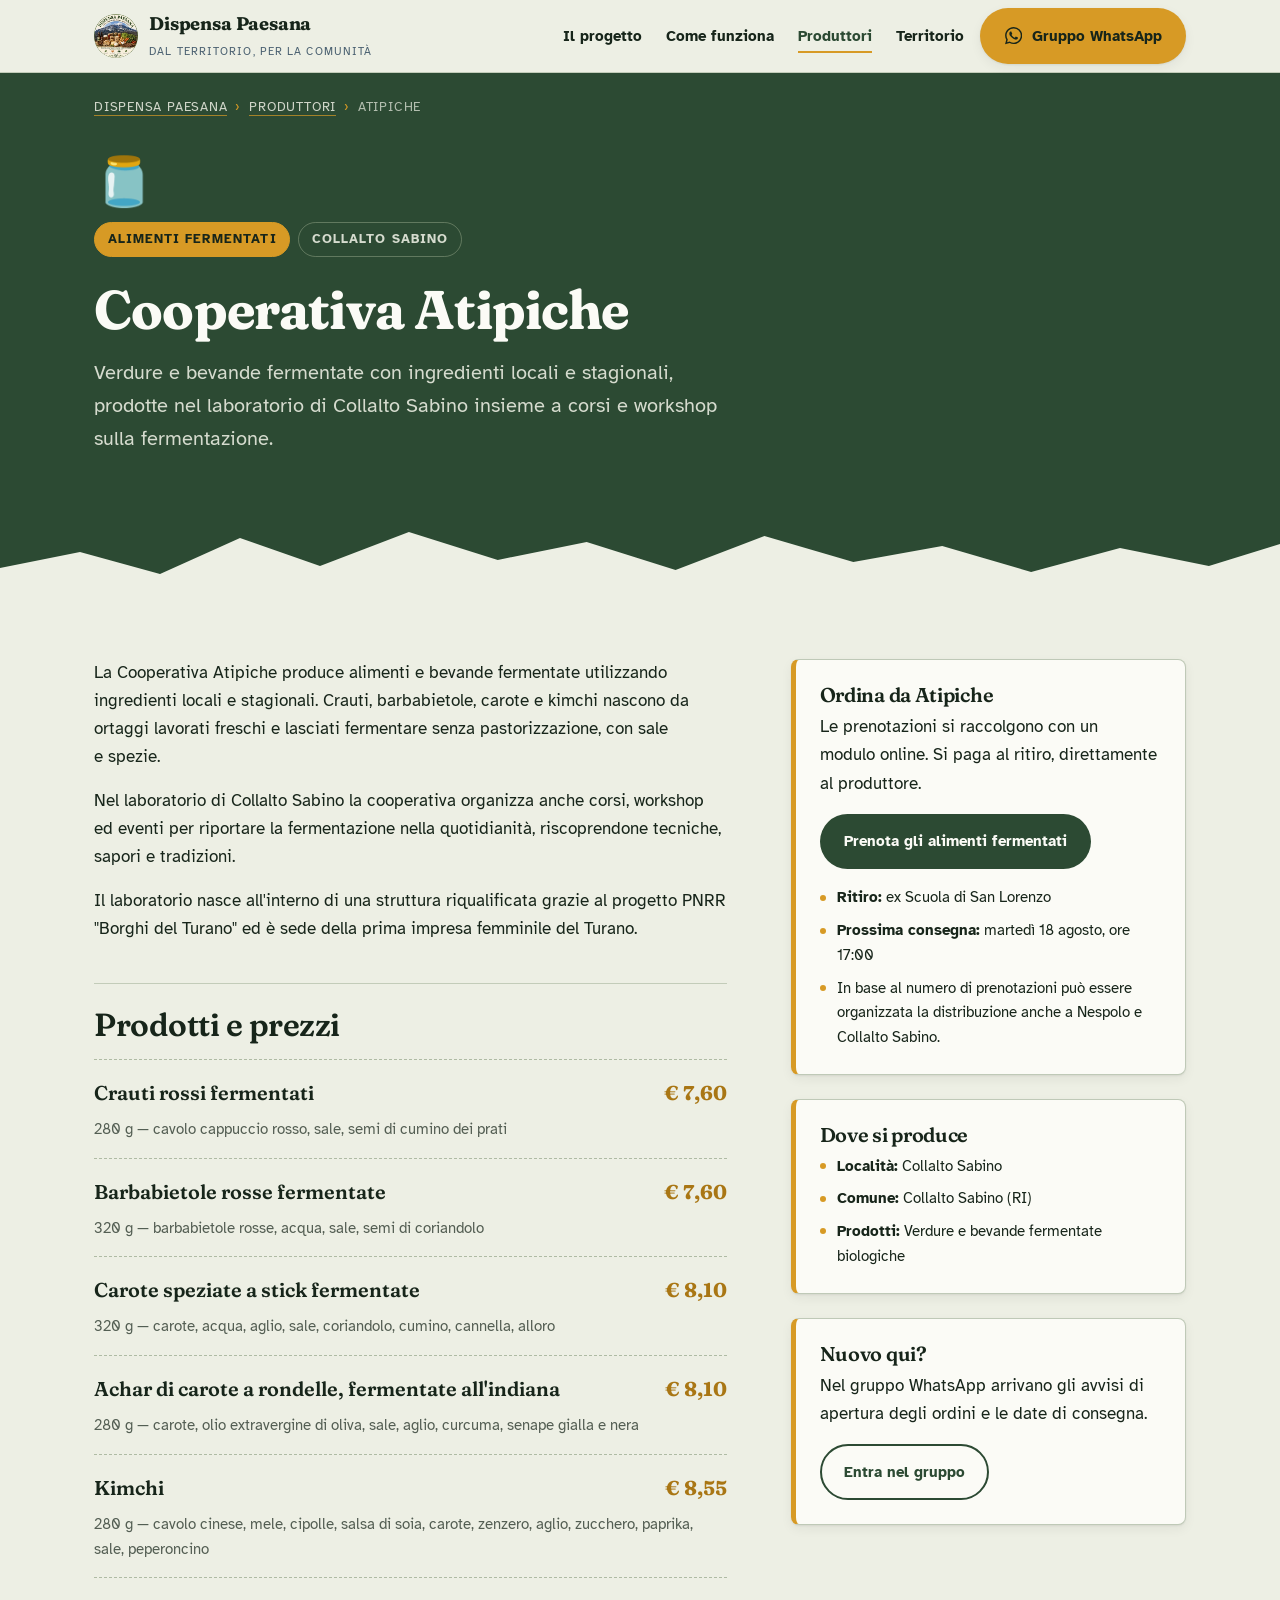
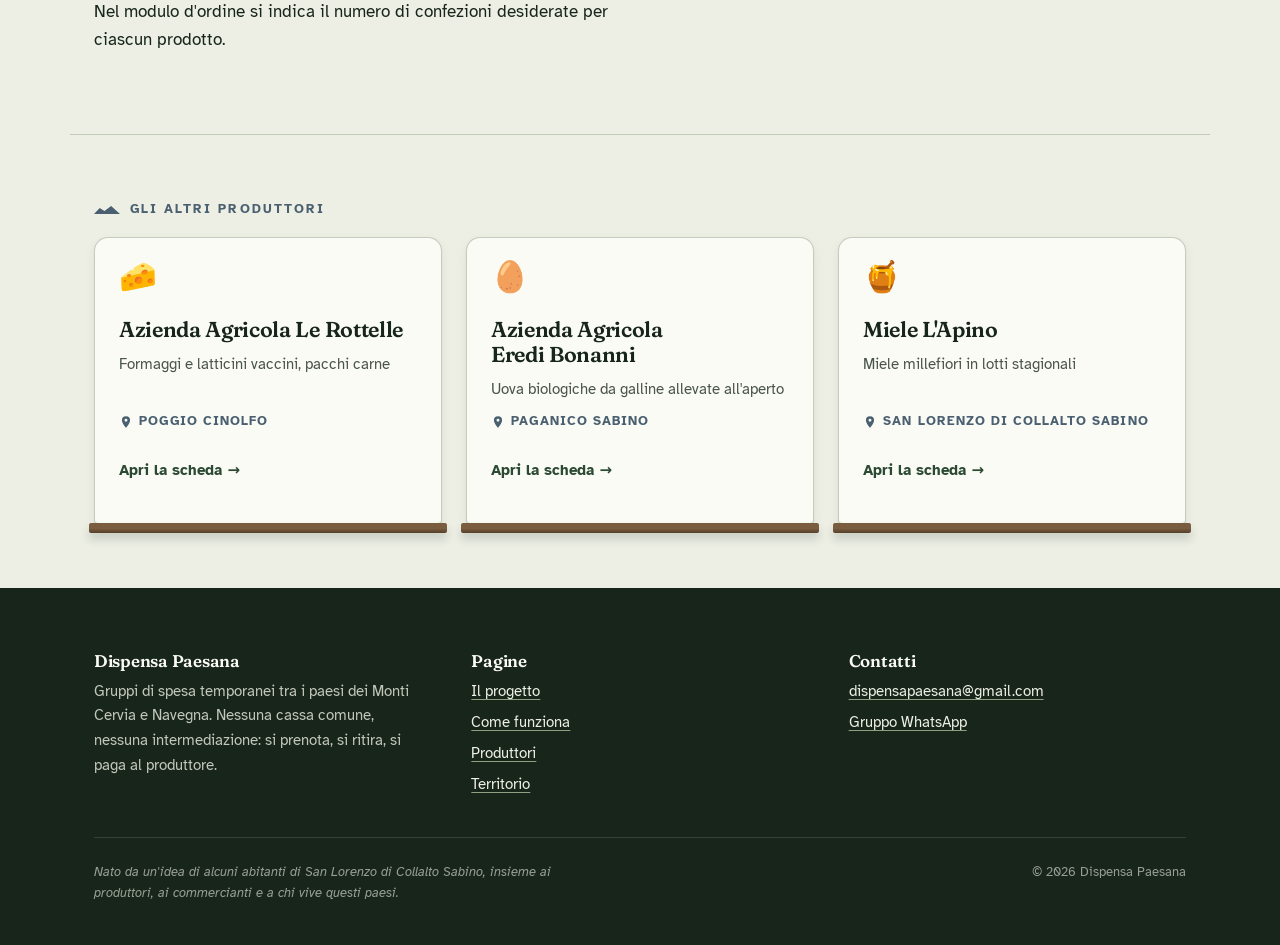
==== produttori/atipiche.html @ 84d99591 "Sito web generato con Claude" ====
<!DOCTYPE html>
<html lang="it">
<head>
<meta charset="utf-8">
<meta name="viewport" content="width=device-width, initial-scale=1">
<title>Cooperativa Atipiche — Collalto Sabino | Dispensa Paesana</title>
<meta name="description" content="Verdure e bevande fermentate con ingredienti locali e stagionali, prodotte nel laboratorio di Collalto Sabino insieme a corsi e workshop sulla fermentazione.">
<link rel="canonical" href="https://www.dispensapaesana.it/produttori/atipiche.html">
<meta name="robots" content="index, follow">

<meta property="og:type" content="article">
<meta property="og:site_name" content="Dispensa Paesana">
<meta property="og:locale" content="it_IT">
<meta property="og:title" content="Cooperativa Atipiche — Alimenti fermentati a Collalto Sabino">
<meta property="og:description" content="Verdure e bevande fermentate con ingredienti locali e stagionali, prodotte nel laboratorio di Collalto Sabino insieme a corsi e workshop sulla fermentazione.">
<meta property="og:url" content="https://www.dispensapaesana.it/produttori/atipiche.html">
<meta property="og:image" content="https://www.dispensapaesana.it/assets/img/logo-dispensa-paesana.jpg">
<meta name="twitter:card" content="summary">

<link rel="icon" href="../assets/img/logo-dispensa-paesana.jpg">
<link rel="apple-touch-icon" href="../assets/img/logo-dispensa-paesana.jpg">

<link rel="preconnect" href="https://fonts.googleapis.com">
<link rel="preconnect" href="https://fonts.gstatic.com" crossorigin>
<link href="https://fonts.googleapis.com/css2?family=Atkinson+Hyperlegible:ital,wght@0,400;0,700;1,400&display=swap" rel="stylesheet">
<link href="https://fonts.googleapis.com/css2?family=Fraunces:opsz,wght,SOFT,WONK@9..144,400..800,0..100,0..1&display=swap" rel="stylesheet">

<link rel="stylesheet" href="../assets/css/base.css">
<link rel="stylesheet" href="../assets/css/layout.css">
<link rel="stylesheet" href="../assets/css/componenti.css">
<link rel="stylesheet" href="../assets/css/produttore.css">

<script type="application/ld+json">{
  "@context": "https://schema.org",
  "@type": "LocalBusiness",
  "name": "Cooperativa Atipiche",
  "description": "Verdure e bevande fermentate con ingredienti locali e stagionali, prodotte nel laboratorio di Collalto Sabino insieme a corsi e workshop sulla fermentazione.",
  "url": "https://www.dispensapaesana.it/produttori/atipiche.html",
  "address": {
    "@type": "PostalAddress",
    "addressLocality": "Collalto Sabino",
    "addressRegion": "Collalto Sabino (RI)",
    "addressCountry": "IT"
  },
  "memberOf": {
    "@type": "Organization",
    "name": "Dispensa Paesana",
    "url": "https://www.dispensapaesana.it/"
  },
  "makesOffer": [
    {
      "@type": "Offer",
      "itemOffered": {
        "@type": "Product",
        "name": "Crauti rossi fermentati",
        "description": "280 g — cavolo cappuccio rosso, sale, semi di cumino dei prati"
      },
      "price": "7.60",
      "priceCurrency": "EUR"
    },
    {
      "@type": "Offer",
      "itemOffered": {
        "@type": "Product",
        "name": "Barbabietole rosse fermentate",
        "description": "320 g — barbabietole rosse, acqua, sale, semi di coriandolo"
      },
      "price": "7.60",
      "priceCurrency": "EUR"
    },
    {
      "@type": "Offer",
      "itemOffered": {
        "@type": "Product",
        "name": "Carote speziate a stick fermentate",
        "description": "320 g — carote, acqua, aglio, sale, coriandolo, cumino, cannella, alloro"
      },
      "price": "8.10",
      "priceCurrency": "EUR"
    },
    {
      "@type": "Offer",
      "itemOffered": {
        "@type": "Product",
        "name": "Achar di carote a rondelle, fermentate all'indiana",
        "description": "280 g — carote, olio extravergine di oliva, sale, aglio, curcuma, senape gialla e nera"
      },
      "price": "8.10",
      "priceCurrency": "EUR"
    },
    {
      "@type": "Offer",
      "itemOffered": {
        "@type": "Product",
        "name": "Kimchi",
        "description": "280 g — cavolo cinese, mele, cipolle, salsa di soia, carote, zenzero, aglio, zucchero, paprika, sale, peperoncino"
      },
      "price": "8.55",
      "priceCurrency": "EUR"
    }
  ]
}</script>
</head>
<body>
<a class="salta-al-contenuto" href="#contenuto">Salta al contenuto</a>

<header class="intestazione">
  <div class="contenitore intestazione__interno">
    <a class="marchio" href="../index.html">
      <img src="../assets/img/logo-dispensa-paesana.jpg" width="44" height="44" alt="">
      <span>
        <span class="marchio__nome">Dispensa Paesana</span>
        <span class="marchio__nota">Dal territorio, per la comunità</span>
      </span>
    </a>

    <button class="apri-menu" type="button" data-apri-menu aria-expanded="false" aria-controls="menu-principale">
      <span class="solo-lettori-schermo">Apri il menu</span>
      <svg viewBox="0 0 24 24" aria-hidden="true" fill="none" stroke="currentColor" stroke-width="2" stroke-linecap="round"><path d="M4 7h16M4 12h16M4 17h16"/></svg>
    </button>

    <nav class="navigazione" id="menu-principale" data-menu aria-label="Navigazione principale">
      <ul>
        <li><a href="../index.html#progetto">Il progetto</a></li>
        <li><a href="../index.html#come-funziona">Come funziona</a></li>
        <li><a href="../index.html#produttori" aria-current="page">Produttori</a></li>
        <li><a href="../index.html#territorio">Territorio</a></li>
      </ul>
    </nav>

    <a class="bottone bottone--whatsapp" href="https://chat.whatsapp.com/GsconrVjEJtGJzYn5DuaPq?s=cl&amp;p=a&amp;ilr=0" target="_blank" rel="noopener">
      <svg viewBox="0 0 24 24" aria-hidden="true"><path d="M17.472 14.382c-.297-.149-1.758-.867-2.03-.967-.273-.099-.471-.148-.67.15-.197.297-.767.966-.94 1.164-.173.199-.347.223-.644.075-.297-.15-1.255-.463-2.39-1.475-.883-.788-1.48-1.761-1.653-2.059-.173-.297-.018-.458.13-.606.134-.133.298-.347.446-.52.149-.174.198-.298.298-.497.099-.198.05-.371-.025-.52-.075-.149-.669-1.612-.916-2.207-.242-.579-.487-.5-.669-.51-.173-.008-.371-.01-.57-.01-.198 0-.52.074-.792.372-.272.297-1.04 1.016-1.04 2.479 0 1.462 1.065 2.875 1.213 3.074.149.198 2.096 3.2 5.077 4.487.709.306 1.262.489 1.694.625.712.227 1.36.195 1.871.118.571-.085 1.758-.719 2.006-1.413.248-.694.248-1.289.173-1.413-.074-.124-.272-.198-.57-.347M12.05 21.785h-.004a9.87 9.87 0 0 1-5.031-1.378l-.361-.214-3.741.982.998-3.648-.235-.374a9.86 9.86 0 0 1-1.51-5.26c.001-5.45 4.436-9.884 9.888-9.884 2.64 0 5.122 1.03 6.988 2.898a9.825 9.825 0 0 1 2.893 6.994c-.003 5.45-4.437 9.884-9.885 9.884m8.413-18.297A11.815 11.815 0 0 0 12.05 0C5.495 0 .16 5.335.157 11.892c0 2.096.547 4.142 1.588 5.945L.057 24l6.305-1.654a11.882 11.882 0 0 0 5.683 1.448h.005c6.554 0 11.89-5.335 11.893-11.893a11.821 11.821 0 0 0-3.48-8.413"/></svg>
      Gruppo WhatsApp
    </a>
  </div>
</header>

<main id="contenuto">
  <div class="testata-produttore">
    <div class="contenitore">
      <nav class="briciole" aria-label="Percorso">
        <a href="../index.html">Dispensa Paesana</a><span>›</span><a href="../index.html#produttori">Produttori</a><span>›</span>Atipiche
      </nav>
    </div>
    <div class="contenitore testata-produttore__interno">
      <p class="testata-produttore__simbolo" aria-hidden="true">🫙</p>
      <ul class="etichette">
        <li>Alimenti fermentati</li>
        <li>Collalto Sabino</li>
      </ul>
      <h1>Cooperativa Atipiche</h1>
      <p class="testata-produttore__sommario">Verdure e bevande fermentate con ingredienti locali e stagionali, prodotte nel laboratorio di Collalto Sabino insieme a corsi e workshop sulla fermentazione.</p>
    </div>
    <svg class="cresta" viewBox="0 0 1440 90" preserveAspectRatio="none" aria-hidden="true">
      <polygon points="0,90 0,62 90,46 180,68 270,32 360,60 460,26 560,54 660,36 760,64 860,30 960,56 1060,40 1160,66 1260,42 1360,60 1440,38 1440,90"/>
    </svg>
  </div>

  <div class="contenitore scheda">
    <div class="scheda__racconto">
      <h2 class="solo-lettori-schermo">Chi è Atipiche</h2>
            <p>La Cooperativa Atipiche produce alimenti e bevande fermentate utilizzando ingredienti locali e stagionali. Crauti, barbabietole, carote e kimchi nascono da ortaggi lavorati freschi e lasciati fermentare senza pastorizzazione, con sale e spezie.</p>
      <p>Nel laboratorio di Collalto Sabino la cooperativa organizza anche corsi, workshop ed eventi per riportare la fermentazione nella quotidianità, riscoprendone tecniche, sapori e tradizioni.</p>
      <p>Il laboratorio nasce all'interno di una struttura riqualificata grazie al progetto PNRR &quot;Borghi del Turano&quot; ed è sede della prima impresa femminile del Turano.</p>
      
      <section class="listino-blocco">
        <h2>Prodotti e prezzi</h2>
        <ul class="listino">
          <li>
            <span class="listino__nome">Crauti rossi fermentati</span>
            <span class="listino__prezzo">€ 7,60</span>
            <span class="listino__formato">280 g — cavolo cappuccio rosso, sale, semi di cumino dei prati</span>
          </li>
          <li>
            <span class="listino__nome">Barbabietole rosse fermentate</span>
            <span class="listino__prezzo">€ 7,60</span>
            <span class="listino__formato">320 g — barbabietole rosse, acqua, sale, semi di coriandolo</span>
          </li>
          <li>
            <span class="listino__nome">Carote speziate a stick fermentate</span>
            <span class="listino__prezzo">€ 8,10</span>
            <span class="listino__formato">320 g — carote, acqua, aglio, sale, coriandolo, cumino, cannella, alloro</span>
          </li>
          <li>
            <span class="listino__nome">Achar di carote a rondelle, fermentate all'indiana</span>
            <span class="listino__prezzo">€ 8,10</span>
            <span class="listino__formato">280 g — carote, olio extravergine di oliva, sale, aglio, curcuma, senape gialla e nera</span>
          </li>
          <li>
            <span class="listino__nome">Kimchi</span>
            <span class="listino__prezzo">€ 8,55</span>
            <span class="listino__formato">280 g — cavolo cinese, mele, cipolle, salsa di soia, carote, zenzero, aglio, zucchero, paprika, sale, peperoncino</span>
          </li>
        </ul>
        <p style="margin-top:1.25rem">Nel modulo d'ordine si indica il numero di confezioni desiderate per ciascun prodotto.</p>
      </section>
    </div>

    <aside class="scheda__laterale">
      <div class="riquadro">
        <h3>Ordina da Atipiche</h3>
        <p>Le prenotazioni si raccolgono con un modulo online. Si paga al ritiro, direttamente al produttore.</p>
        <p><a class="bottone bottone--bosco" href="https://docs.google.com/forms/d/e/1FAIpQLSd52wbyts0jmHK2unJztCP92cLPXK80-I4FNtZHJUbhD7oHkQ/viewform" target="_blank" rel="noopener">Prenota gli alimenti fermentati</a></p>
        <ul class="elenco-semplice">
          <li><strong>Ritiro:</strong> ex Scuola di San Lorenzo</li>
          <li><strong>Prossima consegna:</strong> martedì 18 agosto, ore 17:00</li>
          <li>In base al numero di prenotazioni può essere organizzata la distribuzione anche a Nespolo e Collalto Sabino.</li>
        </ul>
      </div>

      <div class="riquadro">
        <h3>Dove si produce</h3>
        <ul class="elenco-semplice">
          <li><strong>Località:</strong> Collalto Sabino</li>
          <li><strong>Comune:</strong> Collalto Sabino (RI)</li>
          <li><strong>Prodotti:</strong> Verdure e bevande fermentate biologiche</li>
        </ul>
        
      </div>

      <div class="riquadro">
        <h3>Nuovo qui?</h3>
        <p>Nel gruppo WhatsApp arrivano gli avvisi di apertura degli ordini e le date di consegna.</p>
        <p><a class="bottone bottone--contorno" href="https://chat.whatsapp.com/GsconrVjEJtGJzYn5DuaPq?s=cl&amp;p=a&amp;ilr=0" target="_blank" rel="noopener">Entra nel gruppo</a></p>
      </div>
    </aside>
  </div>

  <div class="contenitore altri-produttori">
    <p class="occhiello">Gli altri produttori</p>
    <ul class="dispensa">
              <li class="barattolo">
          <p class="barattolo__simbolo" aria-hidden="true">🧀</p>
          <h3 class="barattolo__nome"><a href="le-rottelle.html">Azienda Agricola Le Rottelle</a></h3>
          <p class="barattolo__categoria">Formaggi e latticini vaccini, pacchi carne</p>
          <p class="barattolo__paese"><svg viewBox="0 0 24 24" aria-hidden="true"><path d="M12 2a7 7 0 0 0-7 7c0 5.25 7 13 7 13s7-7.75 7-13a7 7 0 0 0-7-7m0 9.5A2.5 2.5 0 1 1 12 6.5a2.5 2.5 0 0 1 0 5"/></svg>Poggio Cinolfo</p>
          <p class="barattolo__vai">Apri la scheda <span aria-hidden="true">→</span></p>
        </li>
        <li class="barattolo">
          <p class="barattolo__simbolo" aria-hidden="true">🥚</p>
          <h3 class="barattolo__nome"><a href="eredi-bonanni.html">Azienda Agricola Eredi Bonanni</a></h3>
          <p class="barattolo__categoria">Uova biologiche da galline allevate all'aperto</p>
          <p class="barattolo__paese"><svg viewBox="0 0 24 24" aria-hidden="true"><path d="M12 2a7 7 0 0 0-7 7c0 5.25 7 13 7 13s7-7.75 7-13a7 7 0 0 0-7-7m0 9.5A2.5 2.5 0 1 1 12 6.5a2.5 2.5 0 0 1 0 5"/></svg>Paganico Sabino</p>
          <p class="barattolo__vai">Apri la scheda <span aria-hidden="true">→</span></p>
        </li>
        <li class="barattolo">
          <p class="barattolo__simbolo" aria-hidden="true">🍯</p>
          <h3 class="barattolo__nome"><a href="miele-lapino.html">Miele L'Apino</a></h3>
          <p class="barattolo__categoria">Miele millefiori in lotti stagionali</p>
          <p class="barattolo__paese"><svg viewBox="0 0 24 24" aria-hidden="true"><path d="M12 2a7 7 0 0 0-7 7c0 5.25 7 13 7 13s7-7.75 7-13a7 7 0 0 0-7-7m0 9.5A2.5 2.5 0 1 1 12 6.5a2.5 2.5 0 0 1 0 5"/></svg>San Lorenzo di Collalto Sabino</p>
          <p class="barattolo__vai">Apri la scheda <span aria-hidden="true">→</span></p>
        </li>
    </ul>
  </div>
</main>

<footer class="pie">
  <div class="contenitore">
    <div class="pie__griglia">
      <div>
        <h3>Dispensa Paesana</h3>
        <p>Gruppi di spesa temporanei tra i paesi dei Monti Cervia e Navegna. Nessuna cassa comune, nessuna intermediazione: si prenota, si ritira, si paga al produttore.</p>
      </div>
      <div>
        <h3>Pagine</h3>
        <ul>
          <li><a href="../index.html#progetto">Il progetto</a></li>
          <li><a href="../index.html#come-funziona">Come funziona</a></li>
          <li><a href="../index.html#produttori">Produttori</a></li>
          <li><a href="../index.html#territorio">Territorio</a></li>
        </ul>
      </div>
      <div>
        <h3>Contatti</h3>
        <ul>
          <li><a href="mailto:dispensapaesana@gmail.com">dispensapaesana@gmail.com</a></li>
          <li><a href="https://chat.whatsapp.com/GsconrVjEJtGJzYn5DuaPq?s=cl&amp;p=a&amp;ilr=0" target="_blank" rel="noopener">Gruppo WhatsApp</a></li>
        </ul>
      </div>
    </div>
    <div class="pie__coda">
      <p class="pie__firma">Nato da un'idea di alcuni abitanti di San Lorenzo di Collalto Sabino, insieme ai produttori, ai commercianti e a chi vive questi paesi.</p>
      <p>© <span data-anno>2026</span> Dispensa Paesana</p>
    </div>
  </div>
</footer>

<script src="../assets/js/navigazione.js" defer></script>
<script src="../assets/js/utilita.js" defer></script>
</body>
</html>
---- assets/css/base.css ----
/* ==========================================================================
   base.css — variabili di progetto, reset e tipografia
   Tutto il resto del sito legge i colori e le misure da qui.
   ========================================================================== */

:root {
  /* Colori --------------------------------------------------------------- */
  --inchiostro: #17251a;   /* testo principale */
  --bosco: #2c4a33;        /* verde del logo, fondali scuri */
  --bosco-chiaro: #3d6144;
  --salvia: #8fa083;       /* verde tenue, bordi e dettagli */
  --calce: #edefe4;        /* fondo pagina, bianco di calce */
  --carta: #fbfbf6;        /* superfici in rilievo */
  --miele: #d79a25;        /* accento: pulsanti e richiami */
  --miele-scuro: #a97614;
  --monte: #4a6070;        /* blu-grigio dei monti, testo secondario */
  --legno: #7a5c3e;        /* i ripiani della dispensa */
  --legno-scuro: #55402b;

  /* Tipografia ----------------------------------------------------------- */
  --font-display: "Fraunces", "Iowan Old Style", Georgia, "Times New Roman", serif;
  --font-testo: "Atkinson Hyperlegible", "Segoe UI", system-ui, -apple-system, sans-serif;

  --scala-xs: 0.8125rem;
  --scala-s: 0.9375rem;
  --scala-m: 1.0625rem;
  --scala-l: 1.25rem;
  --scala-xl: clamp(1.5rem, 1.2rem + 1.4vw, 2rem);
  --scala-xxl: clamp(2rem, 1.5rem + 2.6vw, 3rem);
  --scala-hero: clamp(2.75rem, 1.8rem + 4.6vw, 5rem);

  /* Spazi e misure ------------------------------------------------------- */
  --spazio-1: 0.5rem;
  --spazio-2: 1rem;
  --spazio-3: 1.5rem;
  --spazio-4: 2.5rem;
  --spazio-5: 4rem;
  --spazio-6: 6rem;

  --larghezza-max: 1140px;
  --larghezza-testo: 62ch;
  --raggio: 14px;
  --raggio-piccolo: 8px;

  --ombra-bassa: 0 1px 2px rgba(23, 37, 26, 0.08), 0 4px 12px rgba(23, 37, 26, 0.06);
  --ombra-alta: 0 6px 14px rgba(23, 37, 26, 0.12), 0 18px 36px rgba(23, 37, 26, 0.12);

  --transizione: 180ms ease;
}

/* Reset essenziale --------------------------------------------------------- */

*,
*::before,
*::after {
  box-sizing: border-box;
}

html {
  -webkit-text-size-adjust: 100%;
  scroll-behavior: smooth;
  scroll-padding-top: 6rem;
}

body {
  margin: 0;
  background-color: var(--calce);
  color: var(--inchiostro);
  font-family: var(--font-testo);
  font-size: var(--scala-m);
  line-height: 1.65;
  text-rendering: optimizeLegibility;
  -webkit-font-smoothing: antialiased;
}

img,
svg {
  display: block;
  max-width: 100%;
}

ul,
ol {
  margin: 0;
  padding: 0;
}

/* Tipografia --------------------------------------------------------------- */

h1,
h2,
h3,
h4 {
  font-family: var(--font-display);
  font-variation-settings: "SOFT" 60, "WONK" 1;
  font-weight: 600;
  line-height: 1.08;
  letter-spacing: -0.015em;
  margin: 0 0 var(--spazio-2);
  text-wrap: balance;
}

h1 {
  font-size: var(--scala-hero);
  font-weight: 700;
}

h2 {
  font-size: var(--scala-xxl);
}

h3 {
  font-size: var(--scala-xl);
}

h4 {
  font-size: var(--scala-l);
}

p {
  margin: 0 0 var(--spazio-2);
  max-width: var(--larghezza-testo);
  text-wrap: pretty;
}

a {
  color: var(--bosco);
  text-decoration-color: var(--salvia);
  text-underline-offset: 3px;
  transition: color var(--transizione), text-decoration-color var(--transizione);
}

a:hover {
  color: var(--miele-scuro);
  text-decoration-color: currentColor;
}

strong {
  font-weight: 700;
}

/* Elementi ricorrenti ------------------------------------------------------ */

.occhiello {
  font-family: var(--font-testo);
  font-size: var(--scala-xs);
  font-weight: 700;
  letter-spacing: 0.16em;
  text-transform: uppercase;
  color: var(--monte);
  margin: 0 0 var(--spazio-2);
  display: flex;
  align-items: center;
  gap: 0.6rem;
}

/* Il trattino a dente di monte che precede ogni occhiello: la sagoma della
   Riserva dei Monti Cervia e Navegna ridotta a segno grafico. */
.occhiello::before {
  content: "";
  width: 26px;
  height: 8px;
  flex: 0 0 auto;
  background-color: currentColor;
  clip-path: polygon(0% 100%, 22% 25%, 40% 62%, 66% 0%, 100% 100%);
}

.testo-guida {
  font-size: var(--scala-l);
  color: color-mix(in srgb, var(--inchiostro) 82%, transparent);
}

/* Accessibilità ------------------------------------------------------------ */

.salta-al-contenuto {
  position: absolute;
  left: -9999px;
  top: 0;
  z-index: 100;
  background: var(--miele);
  color: var(--inchiostro);
  padding: var(--spazio-1) var(--spazio-2);
  border-radius: 0 0 var(--raggio-piccolo) 0;
  font-weight: 700;
}

.salta-al-contenuto:focus {
  left: 0;
}

:focus-visible {
  outline: 3px solid var(--miele);
  outline-offset: 3px;
  border-radius: 2px;
}

.solo-lettori-schermo {
  position: absolute;
  width: 1px;
  height: 1px;
  overflow: hidden;
  clip: rect(0 0 0 0);
  clip-path: inset(50%);
  white-space: nowrap;
}

@media (prefers-reduced-motion: reduce) {
  html {
    scroll-behavior: auto;
  }

  *,
  *::before,
  *::after {
    animation-duration: 0.01ms !important;
    animation-iteration-count: 1 !important;
    transition-duration: 0.01ms !important;
  }
}
---- assets/css/layout.css ----
/* ==========================================================================
   layout.css — impalcatura della pagina: intestazione, sezioni, hero, footer
   ========================================================================== */

.contenitore {
  width: 100%;
  max-width: var(--larghezza-max);
  margin-inline: auto;
  padding-inline: var(--spazio-3);
}

/* Intestazione ------------------------------------------------------------- */

.intestazione {
  position: sticky;
  top: 0;
  z-index: 50;
  background-color: color-mix(in srgb, var(--calce) 92%, transparent);
  backdrop-filter: blur(10px);
  border-bottom: 1px solid color-mix(in srgb, var(--salvia) 45%, transparent);
}

.intestazione__interno {
  display: flex;
  align-items: center;
  gap: var(--spazio-2);
  min-height: 4.5rem;
}

.marchio {
  display: flex;
  align-items: center;
  gap: 0.7rem;
  text-decoration: none;
  color: var(--inchiostro);
  margin-right: auto;
}

.marchio img {
  width: 44px;
  height: 44px;
  border-radius: 50%;
  flex: 0 0 auto;
}

.marchio__nome {
  font-family: var(--font-display);
  font-variation-settings: "SOFT" 60, "WONK" 1;
  font-weight: 700;
  font-size: 1.15rem;
  line-height: 1;
  letter-spacing: -0.01em;
}

.marchio__nota {
  display: block;
  font-family: var(--font-testo);
  font-size: 0.6875rem;
  font-weight: 400;
  letter-spacing: 0.1em;
  text-transform: uppercase;
  color: var(--monte);
  margin-top: 0.25rem;
}

.navigazione ul {
  display: flex;
  align-items: center;
  gap: var(--spazio-3);
  list-style: none;
}

.navigazione a {
  text-decoration: none;
  font-size: var(--scala-s);
  font-weight: 700;
  color: var(--inchiostro);
  padding-block: 0.35rem;
  border-bottom: 2px solid transparent;
}

.navigazione a:hover,
.navigazione a[aria-current="page"] {
  color: var(--bosco);
  border-bottom-color: var(--miele);
}

.apri-menu {
  display: none;
  background: none;
  border: 1px solid var(--salvia);
  border-radius: var(--raggio-piccolo);
  padding: 0.5rem 0.7rem;
  cursor: pointer;
  color: var(--inchiostro);
}

.apri-menu svg {
  width: 22px;
  height: 22px;
}

@media (max-width: 900px) {
  .apri-menu {
    display: block;
    order: 3;
  }

  .intestazione .bottone--whatsapp {
    order: 2;
    padding: 0.55rem 0.9rem;
    font-size: var(--scala-xs);
  }

  .navigazione {
    order: 4;
    flex-basis: 100%;
    display: none;
    border-top: 1px solid color-mix(in srgb, var(--salvia) 45%, transparent);
    padding-block: var(--spazio-2);
  }

  .navigazione.is-aperta {
    display: block;
  }

  .navigazione ul {
    flex-direction: column;
    align-items: stretch;
    gap: 0;
  }

  .navigazione a {
    display: block;
    padding: 0.7rem 0;
    border-bottom: 1px solid color-mix(in srgb, var(--salvia) 30%, transparent);
  }

  .intestazione__interno {
    flex-wrap: wrap;
    padding-block: 0.6rem;
  }
}

/* Sotto i 560px l'intestazione lascia solo l'icona di WhatsApp: il testo resta
   nel DOM per i lettori di schermo. */
@media (max-width: 560px) {
  .marchio img {
    width: 38px;
    height: 38px;
  }

  .marchio__nome {
    font-size: 1rem;
  }

  .marchio__nota {
    display: none;
  }

  .intestazione .bottone--whatsapp {
    font-size: 0;
    gap: 0;
    padding: 0.65rem;
  }

  .intestazione .bottone--whatsapp svg {
    width: 20px;
    height: 20px;
  }
}

/* Sezioni ------------------------------------------------------------------ */

.sezione {
  padding-block: var(--spazio-6);
}

.sezione--stretta {
  padding-block: var(--spazio-5);
}

.sezione--scura {
  background-color: var(--bosco);
  color: var(--calce);
}

.sezione--scura h2,
.sezione--scura h3 {
  color: var(--carta);
}

.sezione--scura .occhiello {
  color: color-mix(in srgb, var(--miele) 85%, white);
}

.sezione--scura a {
  color: var(--miele);
}

.sezione__intro {
  max-width: 58ch;
  margin-bottom: var(--spazio-4);
}

.griglia-due {
  display: grid;
  gap: var(--spazio-4);
  grid-template-columns: repeat(auto-fit, minmax(min(100%, 320px), 1fr));
  align-items: start;
}

/* Copertina ---------------------------------------------------------------- */

.copertina {
  position: relative;
  background-color: var(--bosco);
  color: var(--calce);
  padding-top: var(--spazio-5);
  padding-bottom: calc(var(--spazio-6) + 60px);
  overflow: hidden;
}

.copertina__interno {
  display: grid;
  grid-template-columns: 1.35fr 1fr;
  gap: var(--spazio-4);
  align-items: center;
  position: relative;
  z-index: 2;
}

.copertina h1 {
  color: var(--carta);
  margin-bottom: var(--spazio-2);
}

.copertina h1 em {
  display: block;
  font-style: normal;
  color: var(--miele);
  font-size: 0.42em;
  font-weight: 500;
  letter-spacing: -0.005em;
  line-height: 1.15;
  margin-top: 0.35em;
  font-variation-settings: "SOFT" 100, "WONK" 1;
}

.copertina__occhiello {
  color: color-mix(in srgb, var(--salvia) 90%, white);
}

.copertina__testo {
  font-size: var(--scala-l);
  color: color-mix(in srgb, var(--calce) 88%, transparent);
  max-width: 46ch;
}

.copertina__azioni {
  display: flex;
  flex-wrap: wrap;
  gap: var(--spazio-2);
  margin-top: var(--spazio-3);
}

.copertina__paesi {
  list-style: none;
  display: flex;
  flex-wrap: wrap;
  gap: 0.4rem 0.75rem;
  margin-top: var(--spazio-4);
  padding-top: var(--spazio-2);
  border-top: 1px solid color-mix(in srgb, var(--salvia) 40%, transparent);
  font-size: var(--scala-xs);
  letter-spacing: 0.08em;
  text-transform: uppercase;
  color: color-mix(in srgb, var(--calce) 75%, transparent);
}

.copertina__paesi li + li::before {
  content: "·";
  margin-right: 0.75rem;
  color: var(--miele);
}

.copertina__logo {
  justify-self: center;
  width: min(340px, 100%);
  aspect-ratio: 1;
  border-radius: 50%;
  box-shadow: 0 0 0 10px color-mix(in srgb, var(--calce) 12%, transparent),
    0 24px 48px rgba(0, 0, 0, 0.35);
}

/* Il profilo dei monti che chiude la copertina */
.cresta {
  position: absolute;
  left: 0;
  right: 0;
  bottom: -1px;
  width: 100%;
  height: 90px;
  z-index: 1;
  fill: var(--calce);
}

@media (max-width: 860px) {
  .copertina__interno {
    grid-template-columns: 1fr;
    text-align: left;
  }

  .copertina__logo {
    order: -1;
    width: min(200px, 55%);
    justify-self: start;
  }
}

/* Piè di pagina ------------------------------------------------------------ */

.pie {
  background-color: var(--inchiostro);
  color: color-mix(in srgb, var(--calce) 80%, transparent);
  padding-block: var(--spazio-5) var(--spazio-3);
  font-size: var(--scala-s);
}

.pie a {
  color: var(--calce);
}

.pie a:hover {
  color: var(--miele);
}

.pie__griglia {
  display: grid;
  gap: var(--spazio-4);
  grid-template-columns: repeat(auto-fit, minmax(min(100%, 240px), 1fr));
  padding-bottom: var(--spazio-4);
}

.pie h3 {
  font-size: var(--scala-m);
  color: var(--carta);
  margin-bottom: var(--spazio-1);
}

.pie ul {
  list-style: none;
  display: grid;
  gap: 0.4rem;
}

.pie__coda {
  border-top: 1px solid color-mix(in srgb, var(--salvia) 25%, transparent);
  padding-top: var(--spazio-3);
  display: flex;
  flex-wrap: wrap;
  gap: var(--spazio-2);
  justify-content: space-between;
  font-size: var(--scala-xs);
  color: color-mix(in srgb, var(--calce) 60%, transparent);
}

.pie__firma {
  max-width: 52ch;
  font-style: italic;
}
---- assets/css/componenti.css ----
/* ==========================================================================
   componenti.css — pulsanti, schede produttore, passi, riquadri
   ========================================================================== */

/* Pulsanti ----------------------------------------------------------------- */

.bottone {
  display: inline-flex;
  align-items: center;
  gap: 0.6rem;
  padding: 0.85rem 1.4rem;
  border-radius: 999px;
  border: 2px solid transparent;
  font-family: var(--font-testo);
  font-size: var(--scala-s);
  font-weight: 700;
  text-decoration: none;
  cursor: pointer;
  transition: transform var(--transizione), background-color var(--transizione),
    border-color var(--transizione), color var(--transizione);
}

.bottone:hover {
  transform: translateY(-2px);
}

.bottone svg {
  width: 1.15em;
  height: 1.15em;
  flex: 0 0 auto;
  fill: currentColor;
}

.bottone--whatsapp {
  background-color: var(--miele);
  color: var(--inchiostro);
  box-shadow: var(--ombra-bassa);
}

.bottone--whatsapp:hover {
  background-color: #e8ab35;
  color: var(--inchiostro);
}

.bottone--fantasma {
  border-color: color-mix(in srgb, var(--calce) 55%, transparent);
  color: var(--calce);
}

.bottone--fantasma:hover {
  border-color: var(--calce);
  color: var(--calce);
  background-color: color-mix(in srgb, var(--calce) 10%, transparent);
}

.bottone--bosco {
  background-color: var(--bosco);
  color: var(--carta);
}

.bottone--bosco:hover {
  background-color: var(--bosco-chiaro);
  color: var(--carta);
}

.bottone--contorno {
  border-color: var(--bosco);
  color: var(--bosco);
}

.bottone--contorno:hover {
  background-color: var(--bosco);
  color: var(--carta);
}

/* La dispensa: schede dei produttori appoggiate sui ripiani ---------------- */

.dispensa {
  list-style: none;
  display: grid;
  gap: var(--spazio-4) var(--spazio-3);
  grid-template-columns: repeat(auto-fill, minmax(min(100%, 260px), 1fr));
}

.barattolo {
  position: relative;
  display: flex;
  flex-direction: column;
  gap: 0.6rem;
  background-color: var(--carta);
  border: 1px solid color-mix(in srgb, var(--salvia) 50%, transparent);
  border-radius: var(--raggio) var(--raggio) 4px 4px;
  padding: var(--spazio-3);
  box-shadow: var(--ombra-bassa);
  transition: transform var(--transizione), box-shadow var(--transizione);
}

/* il ripiano di legno sotto ogni scheda */
.barattolo::after {
  content: "";
  position: absolute;
  left: -6px;
  right: -6px;
  bottom: -10px;
  height: 10px;
  border-radius: 2px;
  background: linear-gradient(180deg, var(--legno) 0%, var(--legno) 55%, var(--legno-scuro) 100%);
  box-shadow: 0 6px 10px rgba(23, 37, 26, 0.18);
}

.barattolo:hover,
.barattolo:focus-within {
  transform: translateY(-6px);
  box-shadow: var(--ombra-alta);
}

/* il ripiano non si muove con la scheda: è il barattolo a essere sollevato */
.barattolo::after {
  transition: transform var(--transizione);
}

.barattolo:hover::after,
.barattolo:focus-within::after {
  transform: translateY(6px);
}

.barattolo__simbolo {
  font-size: 1.9rem;
  line-height: 1;
}

.barattolo__nome {
  font-family: var(--font-display);
  font-variation-settings: "SOFT" 60, "WONK" 1;
  font-size: 1.35rem;
  font-weight: 600;
  line-height: 1.15;
  margin: 0;
}

.barattolo__nome a {
  text-decoration: none;
  color: var(--inchiostro);
}

/* tutta la scheda è cliccabile, senza annidare link */
.barattolo__nome a::after {
  content: "";
  position: absolute;
  inset: 0;
  border-radius: inherit;
}

.barattolo__nome a:hover {
  color: var(--bosco);
}

.barattolo__categoria {
  font-size: var(--scala-s);
  color: color-mix(in srgb, var(--inchiostro) 78%, transparent);
  margin: 0;
  flex-grow: 1;
}

.barattolo__paese {
  display: flex;
  align-items: center;
  gap: 0.4rem;
  font-size: var(--scala-xs);
  font-weight: 700;
  letter-spacing: 0.08em;
  text-transform: uppercase;
  color: var(--monte);
}

.barattolo__paese svg {
  width: 14px;
  height: 14px;
  fill: currentColor;
}

.barattolo__vai {
  font-size: var(--scala-s);
  font-weight: 700;
  color: var(--bosco);
  display: flex;
  align-items: center;
  gap: 0.35rem;
}

.barattolo:hover .barattolo__vai {
  color: var(--miele-scuro);
}

/* I passi della spesa ------------------------------------------------------ */

.passi {
  list-style: none;
  counter-reset: passo;
  display: grid;
  gap: var(--spazio-3);
  grid-template-columns: repeat(auto-fit, minmax(min(100%, 230px), 1fr));
}

.passo {
  counter-increment: passo;
  position: relative;
  padding-top: var(--spazio-3);
  border-top: 2px solid color-mix(in srgb, var(--salvia) 60%, transparent);
}

.passo::before {
  content: counter(passo);
  position: absolute;
  top: -1.05rem;
  left: 0;
  width: 2.1rem;
  height: 2.1rem;
  display: grid;
  place-items: center;
  border-radius: 50%;
  background-color: var(--miele);
  color: var(--inchiostro);
  font-family: var(--font-display);
  font-weight: 700;
  font-size: 1rem;
}

.passo h3 {
  font-size: var(--scala-l);
  margin-top: var(--spazio-2);
  margin-bottom: 0.4rem;
}

.passo p {
  font-size: var(--scala-s);
  margin: 0;
}

.sezione--scura .passo {
  border-top-color: color-mix(in srgb, var(--salvia) 45%, transparent);
}

.sezione--scura .passo p {
  color: color-mix(in srgb, var(--calce) 85%, transparent);
}

/* Elenco dei valori -------------------------------------------------------- */

.valori {
  list-style: none;
  display: grid;
  gap: var(--spazio-2);
}

.valori li {
  display: grid;
  grid-template-columns: auto 1fr;
  gap: 0.8rem;
  align-items: baseline;
  padding-bottom: var(--spazio-2);
  border-bottom: 1px solid color-mix(in srgb, var(--salvia) 40%, transparent);
}

.valori li::before {
  content: "";
  width: 18px;
  height: 6px;
  background-color: var(--miele);
  clip-path: polygon(0% 100%, 22% 25%, 40% 62%, 66% 0%, 100% 100%);
  transform: translateY(-2px);
}

.valori strong {
  display: block;
  font-family: var(--font-display);
  font-variation-settings: "SOFT" 60, "WONK" 1;
  font-size: var(--scala-l);
  font-weight: 600;
  margin-bottom: 0.1rem;
}

.valori p {
  margin: 0;
  font-size: var(--scala-s);
  color: color-mix(in srgb, var(--inchiostro) 80%, transparent);
}

/* Riquadri ----------------------------------------------------------------- */

.riquadro {
  background-color: var(--carta);
  border: 1px solid color-mix(in srgb, var(--salvia) 55%, transparent);
  border-left: 5px solid var(--miele);
  border-radius: var(--raggio-piccolo);
  padding: var(--spazio-3);
  box-shadow: var(--ombra-bassa);
}

.riquadro h3 {
  font-size: var(--scala-l);
  margin-bottom: 0.5rem;
}

.riquadro p:last-child,
.riquadro ul:last-child {
  margin-bottom: 0;
}

.riquadro--sfondo-scuro {
  background-color: color-mix(in srgb, var(--calce) 8%, transparent);
  border-color: color-mix(in srgb, var(--salvia) 40%, transparent);
  color: var(--calce);
  box-shadow: none;
}

.elenco-semplice {
  list-style: none;
  display: grid;
  gap: 0.5rem;
  font-size: var(--scala-s);
}

.elenco-semplice li {
  padding-left: 1.1rem;
  position: relative;
}

.elenco-semplice li::before {
  content: "";
  position: absolute;
  left: 0;
  top: 0.62em;
  width: 6px;
  height: 6px;
  border-radius: 50%;
  background-color: var(--miele);
}

/* Richiamo finale ---------------------------------------------------------- */

.richiamo {
  background-color: var(--bosco);
  color: var(--calce);
  border-radius: var(--raggio);
  padding: var(--spazio-4);
  display: grid;
  gap: var(--spazio-3);
  grid-template-columns: 1fr auto;
  align-items: center;
}

.richiamo h2 {
  color: var(--carta);
  margin-bottom: 0.5rem;
}

.richiamo p {
  margin: 0;
  color: color-mix(in srgb, var(--calce) 85%, transparent);
}

@media (max-width: 720px) {
  .richiamo {
    grid-template-columns: 1fr;
  }
}

/* Rivelazione allo scorrimento --------------------------------------------- */

.rivela {
  opacity: 0;
  transform: translateY(14px);
  transition: opacity 500ms ease, transform 500ms ease;
}

.rivela.is-visibile {
  opacity: 1;
  transform: none;
}

@media (prefers-reduced-motion: reduce) {
  .rivela {
    opacity: 1;
    transform: none;
  }
}
---- assets/css/produttore.css ----
/* ==========================================================================
   produttore.css — stili usati solo dalle pagine di dettaglio dei produttori
   ========================================================================== */

.briciole {
  font-size: var(--scala-xs);
  letter-spacing: 0.06em;
  text-transform: uppercase;
  color: color-mix(in srgb, var(--calce) 70%, transparent);
  padding-top: var(--spazio-3);
}

.briciole a {
  color: color-mix(in srgb, var(--calce) 85%, transparent);
  text-decoration: none;
  border-bottom: 1px solid color-mix(in srgb, var(--miele) 70%, transparent);
}

.briciole a:hover {
  color: var(--miele);
}

.briciole span {
  margin-inline: 0.5rem;
  color: var(--miele);
}

/* Testata della scheda produttore ----------------------------------------- */

.testata-produttore {
  background-color: var(--bosco);
  color: var(--calce);
  position: relative;
  padding-bottom: calc(var(--spazio-5) + 60px);
  overflow: hidden;
}

.testata-produttore__interno {
  padding-top: var(--spazio-4);
  position: relative;
  z-index: 2;
}

.testata-produttore h1 {
  color: var(--carta);
  font-size: clamp(2.2rem, 1.6rem + 2.6vw, 3.4rem);
  max-width: 18ch;
}

.testata-produttore__simbolo {
  font-size: 3rem;
  line-height: 1;
  margin-bottom: var(--spazio-2);
}

.testata-produttore__sommario {
  font-size: var(--scala-l);
  color: color-mix(in srgb, var(--calce) 88%, transparent);
  max-width: 52ch;
}

.etichette {
  list-style: none;
  display: flex;
  flex-wrap: wrap;
  gap: 0.5rem;
  margin-bottom: var(--spazio-3);
}

.etichette li {
  font-size: var(--scala-xs);
  font-weight: 700;
  letter-spacing: 0.08em;
  text-transform: uppercase;
  padding: 0.35rem 0.8rem;
  border-radius: 999px;
  border: 1px solid color-mix(in srgb, var(--salvia) 55%, transparent);
  color: color-mix(in srgb, var(--calce) 88%, transparent);
}

.etichette li:first-child {
  background-color: var(--miele);
  border-color: var(--miele);
  color: var(--inchiostro);
}

/* Corpo della scheda ------------------------------------------------------- */

.scheda {
  display: grid;
  grid-template-columns: minmax(0, 1.6fr) minmax(0, 1fr);
  gap: var(--spazio-5);
  align-items: start;
  padding-block: var(--spazio-5);
}

.scheda__racconto p {
  font-size: var(--scala-m);
}

.scheda__laterale {
  position: sticky;
  top: 6rem;
  display: grid;
  gap: var(--spazio-3);
}

@media (max-width: 900px) {
  .scheda {
    grid-template-columns: 1fr;
    gap: var(--spazio-4);
  }

  .scheda__laterale {
    position: static;
  }
}

/* Listino ------------------------------------------------------------------ */

.listino-blocco {
  margin-top: var(--spazio-4);
  padding-top: var(--spazio-3);
  border-top: 1px solid color-mix(in srgb, var(--salvia) 45%, transparent);
}

.listino-blocco h2 {
  font-size: var(--scala-xl);
}

.listino {
  list-style: none;
  display: grid;
  gap: 0;
  margin-top: var(--spazio-2);
}

.listino li {
  display: grid;
  grid-template-columns: 1fr auto;
  gap: 0.5rem var(--spazio-2);
  align-items: baseline;
  padding: var(--spazio-2) 0;
  border-bottom: 1px dashed color-mix(in srgb, var(--salvia) 65%, transparent);
}

.listino li:first-child {
  border-top: 1px dashed color-mix(in srgb, var(--salvia) 65%, transparent);
}

.listino__nome {
  font-family: var(--font-display);
  font-variation-settings: "SOFT" 60, "WONK" 1;
  font-size: var(--scala-l);
  font-weight: 600;
  line-height: 1.2;
}

.listino__formato {
  grid-column: 1 / -1;
  font-size: var(--scala-s);
  color: color-mix(in srgb, var(--inchiostro) 72%, transparent);
}

.listino__prezzo {
  font-family: var(--font-display);
  font-variation-settings: "SOFT" 60, "WONK" 1;
  font-size: var(--scala-l);
  font-weight: 700;
  color: var(--miele-scuro);
  white-space: nowrap;
}

/* Navigazione tra produttori ---------------------------------------------- */

.altri-produttori {
  border-top: 1px solid color-mix(in srgb, var(--salvia) 45%, transparent);
  padding-block: var(--spazio-5);
}
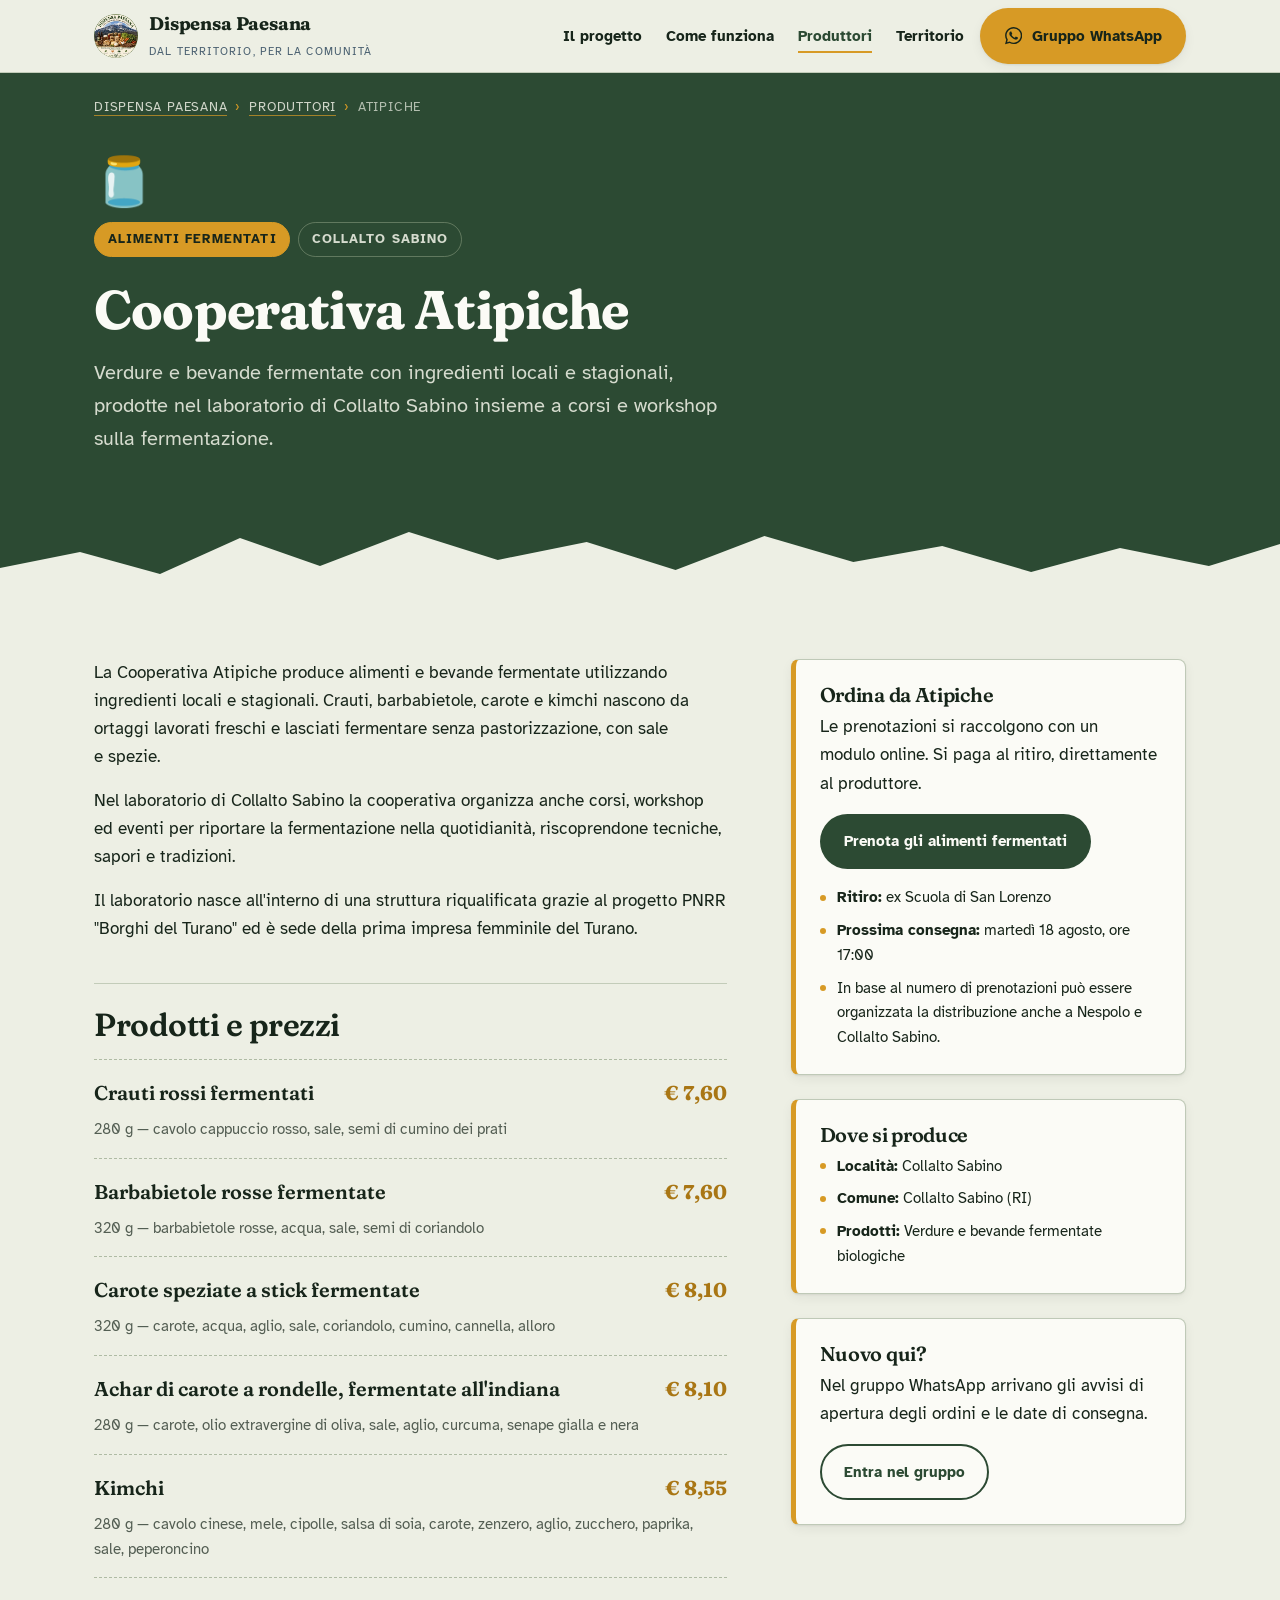
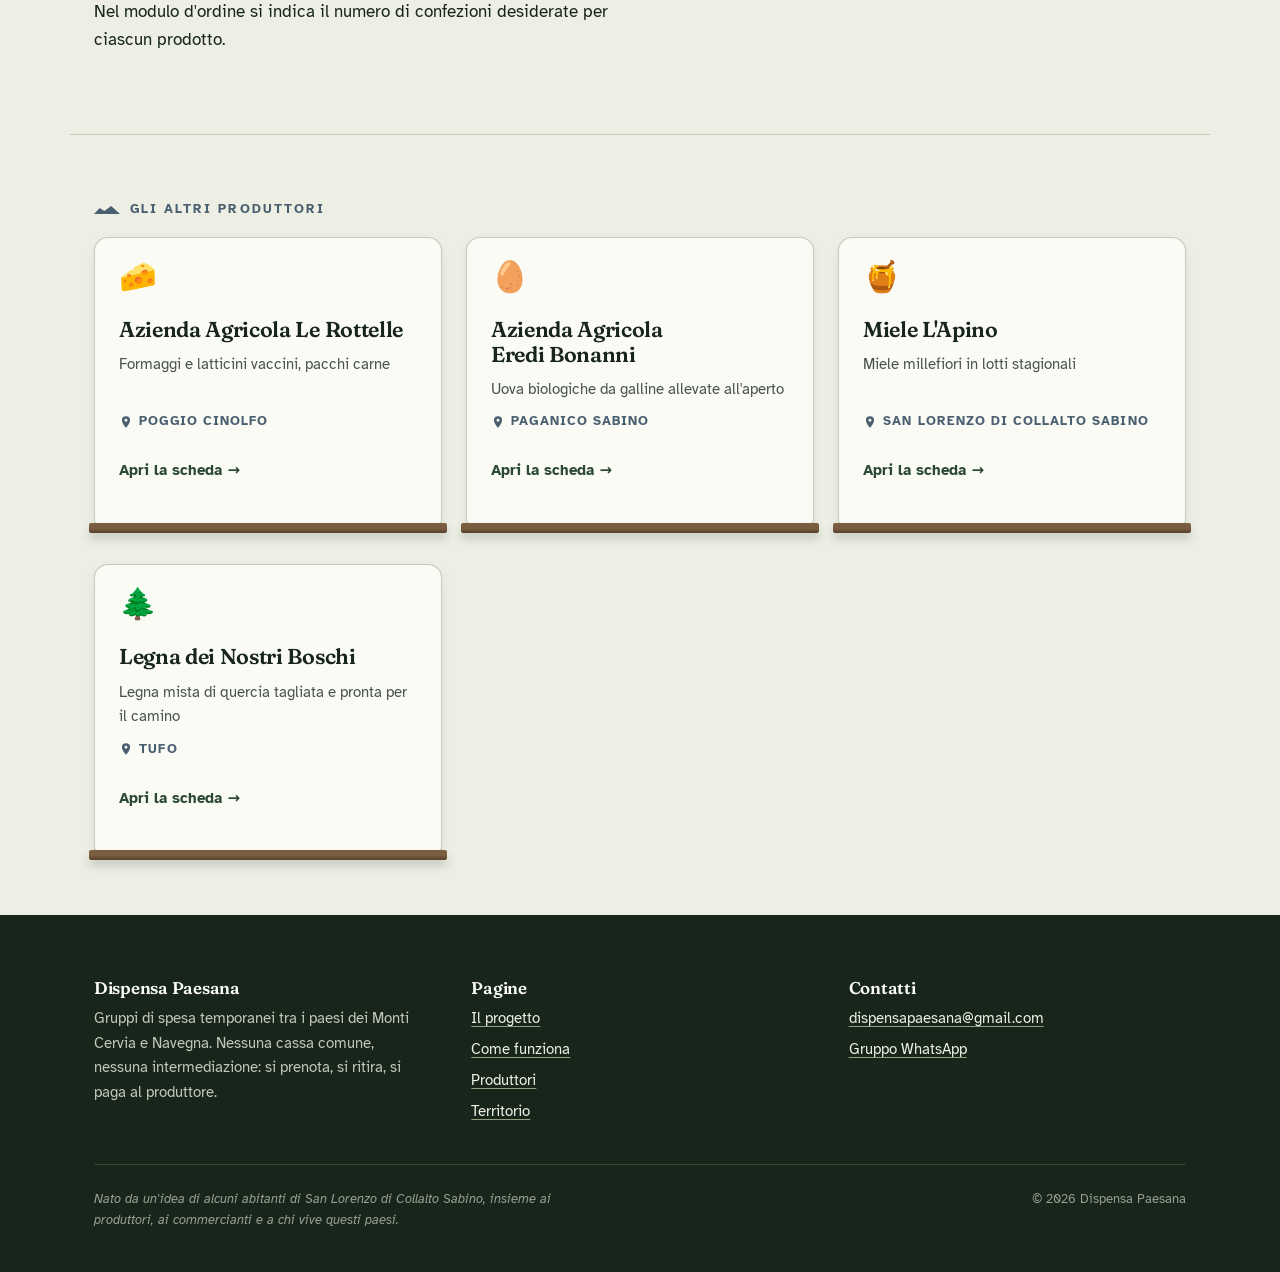
==== commit 79e28392: "Aggiunto produttore legna dei boschi" ====
--- a/produttori/atipiche.html
+++ b/produttori/atipiche.html
@@ -250,6 +250,13 @@
           <p class="barattolo__paese"><svg viewBox="0 0 24 24" aria-hidden="true"><path d="M12 2a7 7 0 0 0-7 7c0 5.25 7 13 7 13s7-7.75 7-13a7 7 0 0 0-7-7m0 9.5A2.5 2.5 0 1 1 12 6.5a2.5 2.5 0 0 1 0 5"/></svg>San Lorenzo di Collalto Sabino</p>
           <p class="barattolo__vai">Apri la scheda <span aria-hidden="true">→</span></p>
         </li>
+        <li class="barattolo">
+          <p class="barattolo__simbolo" aria-hidden="true">🌲</p>
+          <h3 class="barattolo__nome"><a href="legna-dei-nostri-boschi.html">Legna dei Nostri Boschi</a></h3>
+          <p class="barattolo__categoria">Legna mista di quercia tagliata e pronta per il camino</p>
+          <p class="barattolo__paese"><svg viewBox="0 0 24 24" aria-hidden="true"><path d="M12 2a7 7 0 0 0-7 7c0 5.25 7 13 7 13s7-7.75 7-13a7 7 0 0 0-7-7m0 9.5A2.5 2.5 0 1 1 12 6.5a2.5 2.5 0 0 1 0 5"/></svg>Tufo</p>
+          <p class="barattolo__vai">Apri la scheda <span aria-hidden="true">→</span></p>
+        </li>
     </ul>
   </div>
 </main>
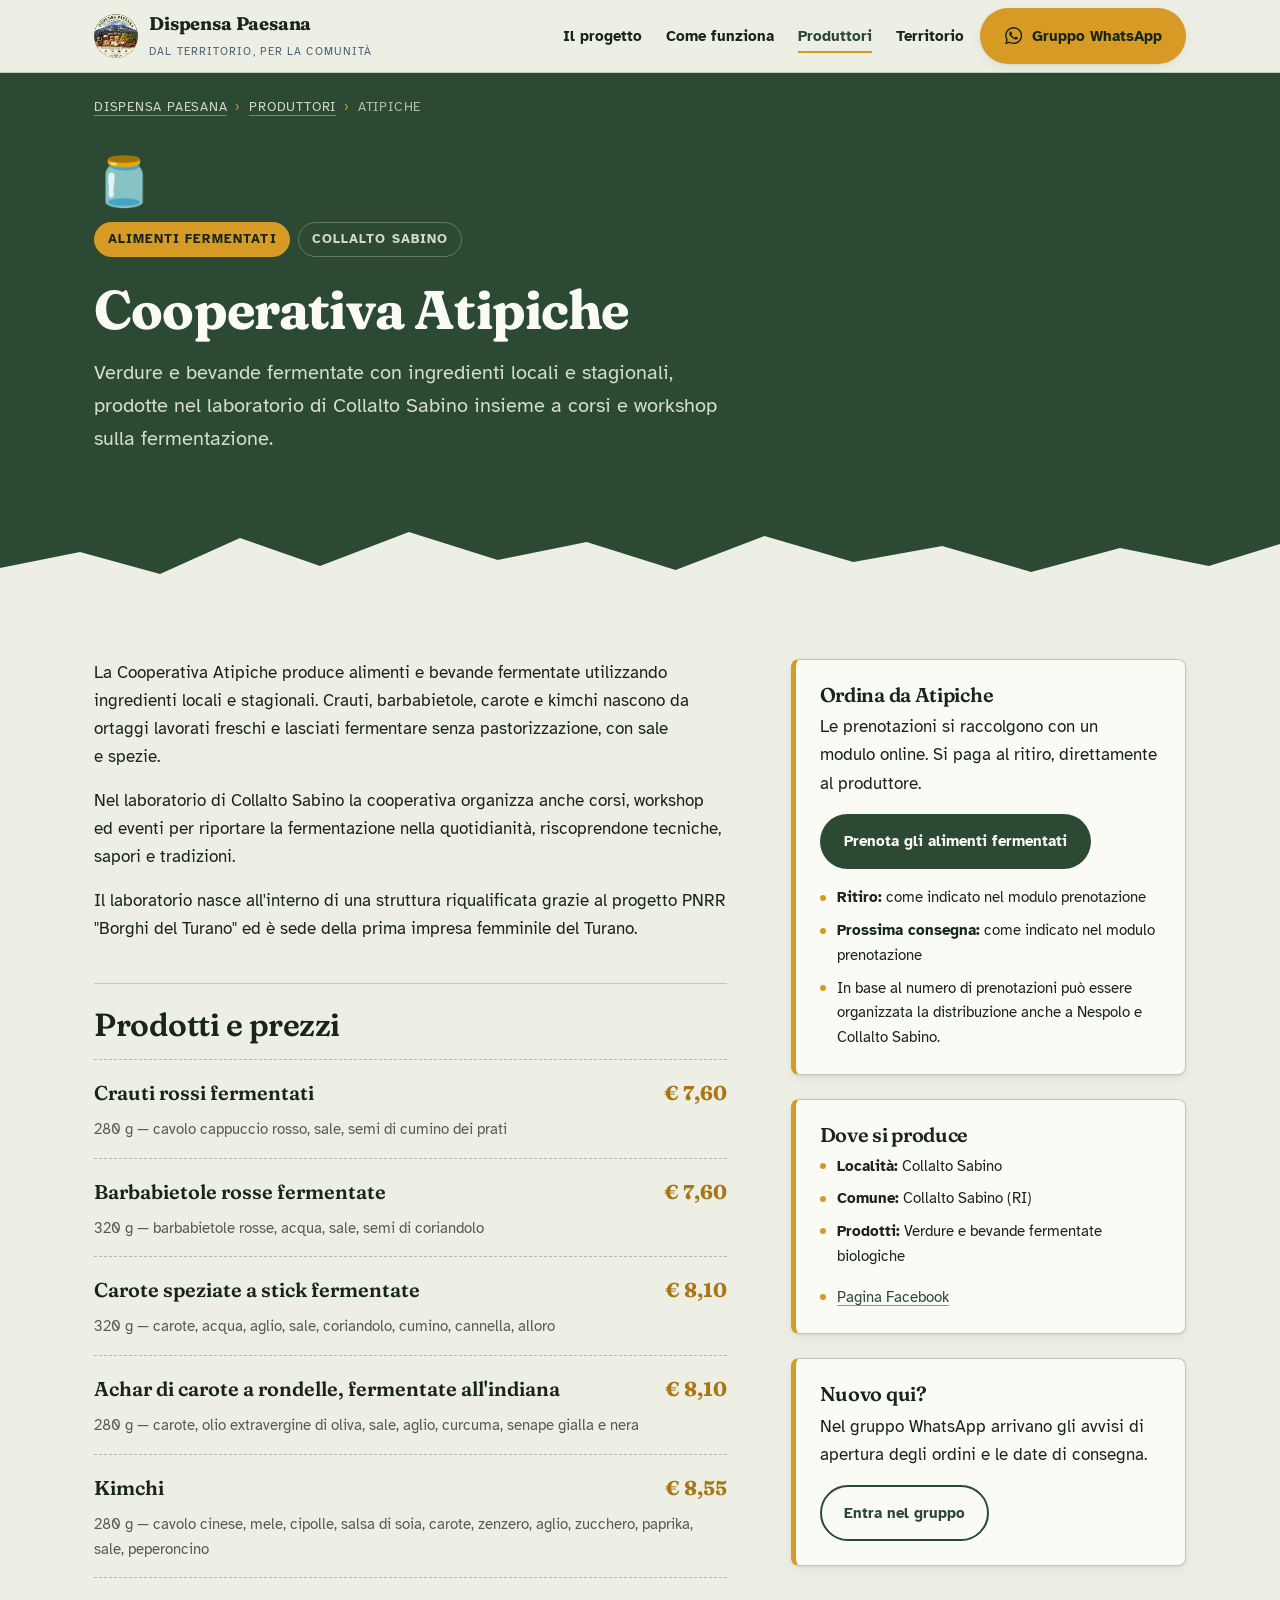
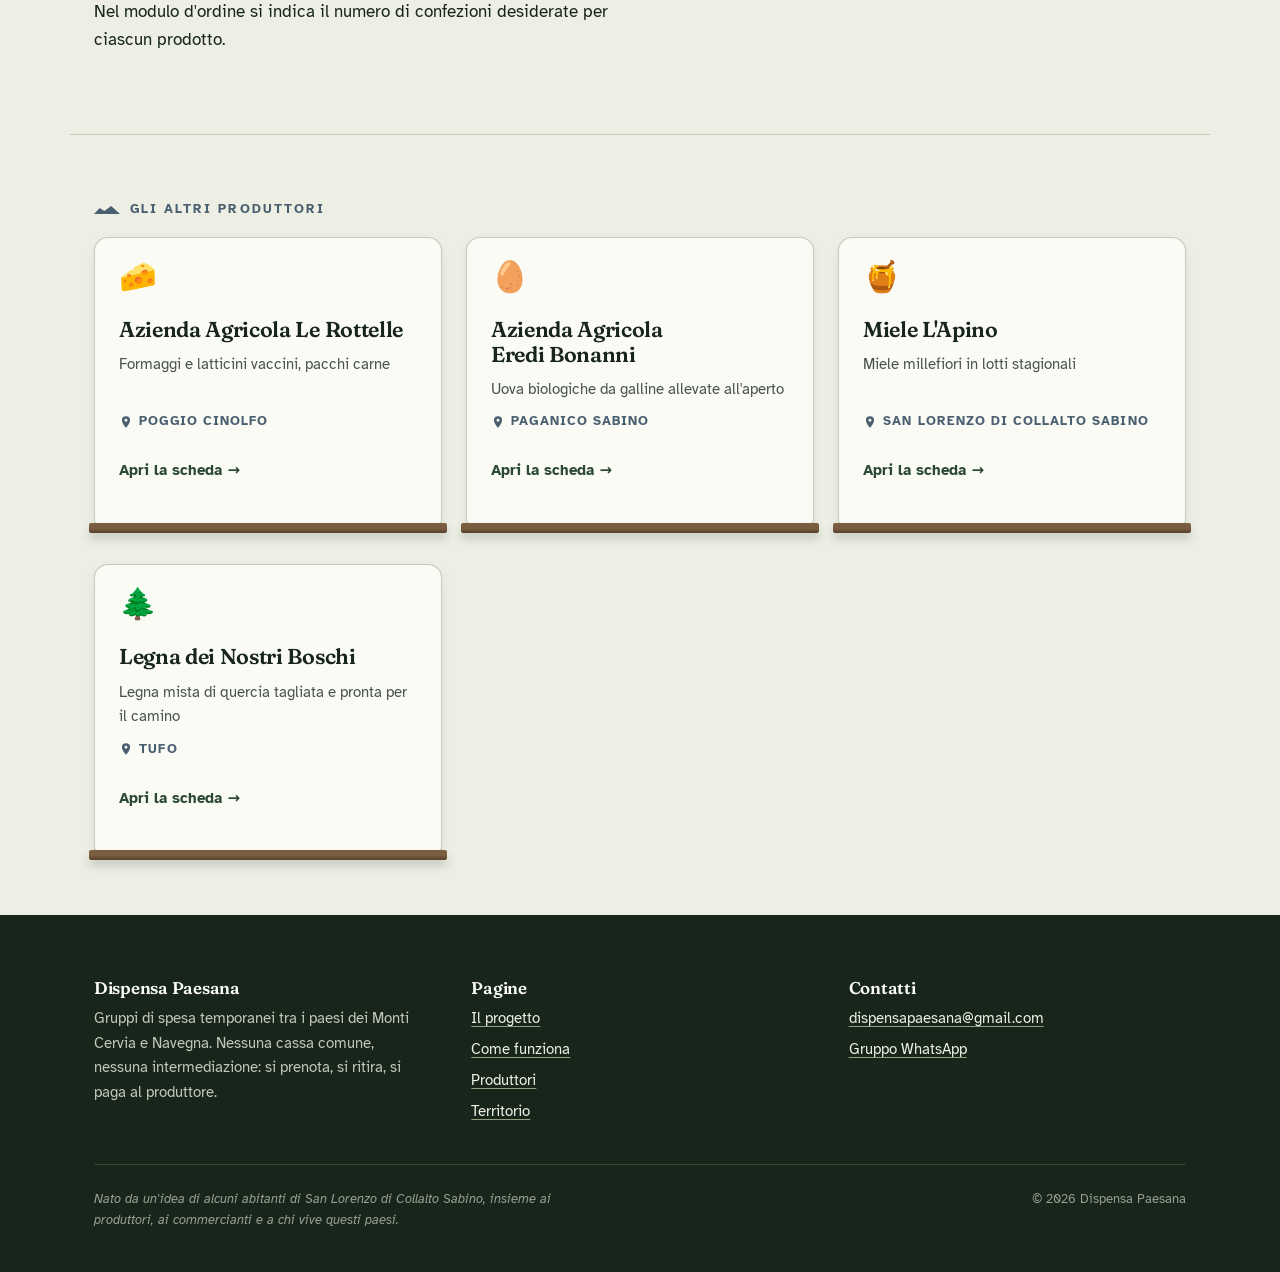
==== commit 1c382ab1: "Aggiorna dati produttori, ritiro e consegna" ====
--- a/produttori/atipiche.html
+++ b/produttori/atipiche.html
@@ -202,8 +202,8 @@
         <p>Le prenotazioni si raccolgono con un modulo online. Si paga al ritiro, direttamente al produttore.</p>
         <p><a class="bottone bottone--bosco" href="https://docs.google.com/forms/d/e/1FAIpQLSd52wbyts0jmHK2unJztCP92cLPXK80-I4FNtZHJUbhD7oHkQ/viewform" target="_blank" rel="noopener">Prenota gli alimenti fermentati</a></p>
         <ul class="elenco-semplice">
-          <li><strong>Ritiro:</strong> ex Scuola di San Lorenzo</li>
-          <li><strong>Prossima consegna:</strong> martedì 18 agosto, ore 17:00</li>
+          <li><strong>Ritiro:</strong> come indicato nel modulo prenotazione</li>
+          <li><strong>Prossima consegna:</strong> come indicato nel modulo prenotazione</li>
           <li>In base al numero di prenotazioni può essere organizzata la distribuzione anche a Nespolo e Collalto Sabino.</li>
         </ul>
       </div>
@@ -216,6 +216,9 @@
           <li><strong>Prodotti:</strong> Verdure e bevande fermentate biologiche</li>
         </ul>
         
+        <ul class="elenco-semplice" style="margin-top:1rem">
+          <li><a href="https://www.facebook.com/atipiche" target="_blank" rel="noopener">Pagina Facebook</a></li>
+        </ul>
       </div>
 
       <div class="riquadro">
--- a/assets/css/componenti.css
+++ b/assets/css/componenti.css
@@ -192,6 +192,70 @@
   color: var(--miele-scuro);
 }
 
+/* La mappa dei produttori: una scheda più grande, sullo stesso ripiano ------ */
+
+.mappa {
+  margin: var(--spazio-5) 0 0;
+}
+
+.mappa__cornice {
+  position: relative;
+  background-color: var(--carta);
+  border: 1px solid color-mix(in srgb, var(--salvia) 50%, transparent);
+  border-radius: var(--raggio) var(--raggio) 4px 4px;
+  padding: 6px;
+  box-shadow: var(--ombra-bassa);
+}
+
+/* lo stesso ripiano di legno che regge i barattoli */
+.mappa__cornice::after {
+  content: "";
+  position: absolute;
+  left: -6px;
+  right: -6px;
+  bottom: -10px;
+  height: 10px;
+  border-radius: 2px;
+  background: linear-gradient(180deg, var(--legno) 0%, var(--legno) 55%, var(--legno-scuro) 100%);
+  box-shadow: 0 6px 10px rgba(23, 37, 26, 0.18);
+}
+
+.mappa__telaio {
+  display: block;
+  width: 100%;
+  aspect-ratio: 16 / 9;
+  border: 0;
+  border-radius: calc(var(--raggio) - 6px);
+}
+
+.mappa__didascalia {
+  display: flex;
+  flex-wrap: wrap;
+  align-items: baseline;
+  justify-content: space-between;
+  gap: var(--spazio-1) var(--spazio-3);
+  margin-top: var(--spazio-3);
+  font-size: var(--scala-s);
+  color: var(--monte);
+}
+
+.mappa__didascalia p {
+  margin: 0;
+  max-width: 46ch;
+}
+
+.mappa__link {
+  font-weight: 700;
+  white-space: nowrap;
+}
+
+/* su telefono una mappa 16/9 sarebbe una fessura: meglio verticale */
+@media (max-width: 720px) {
+  .mappa__telaio {
+    aspect-ratio: 4 / 5;
+  }
+}
+
 /* I passi della spesa ------------------------------------------------------ */
 
 .passi {
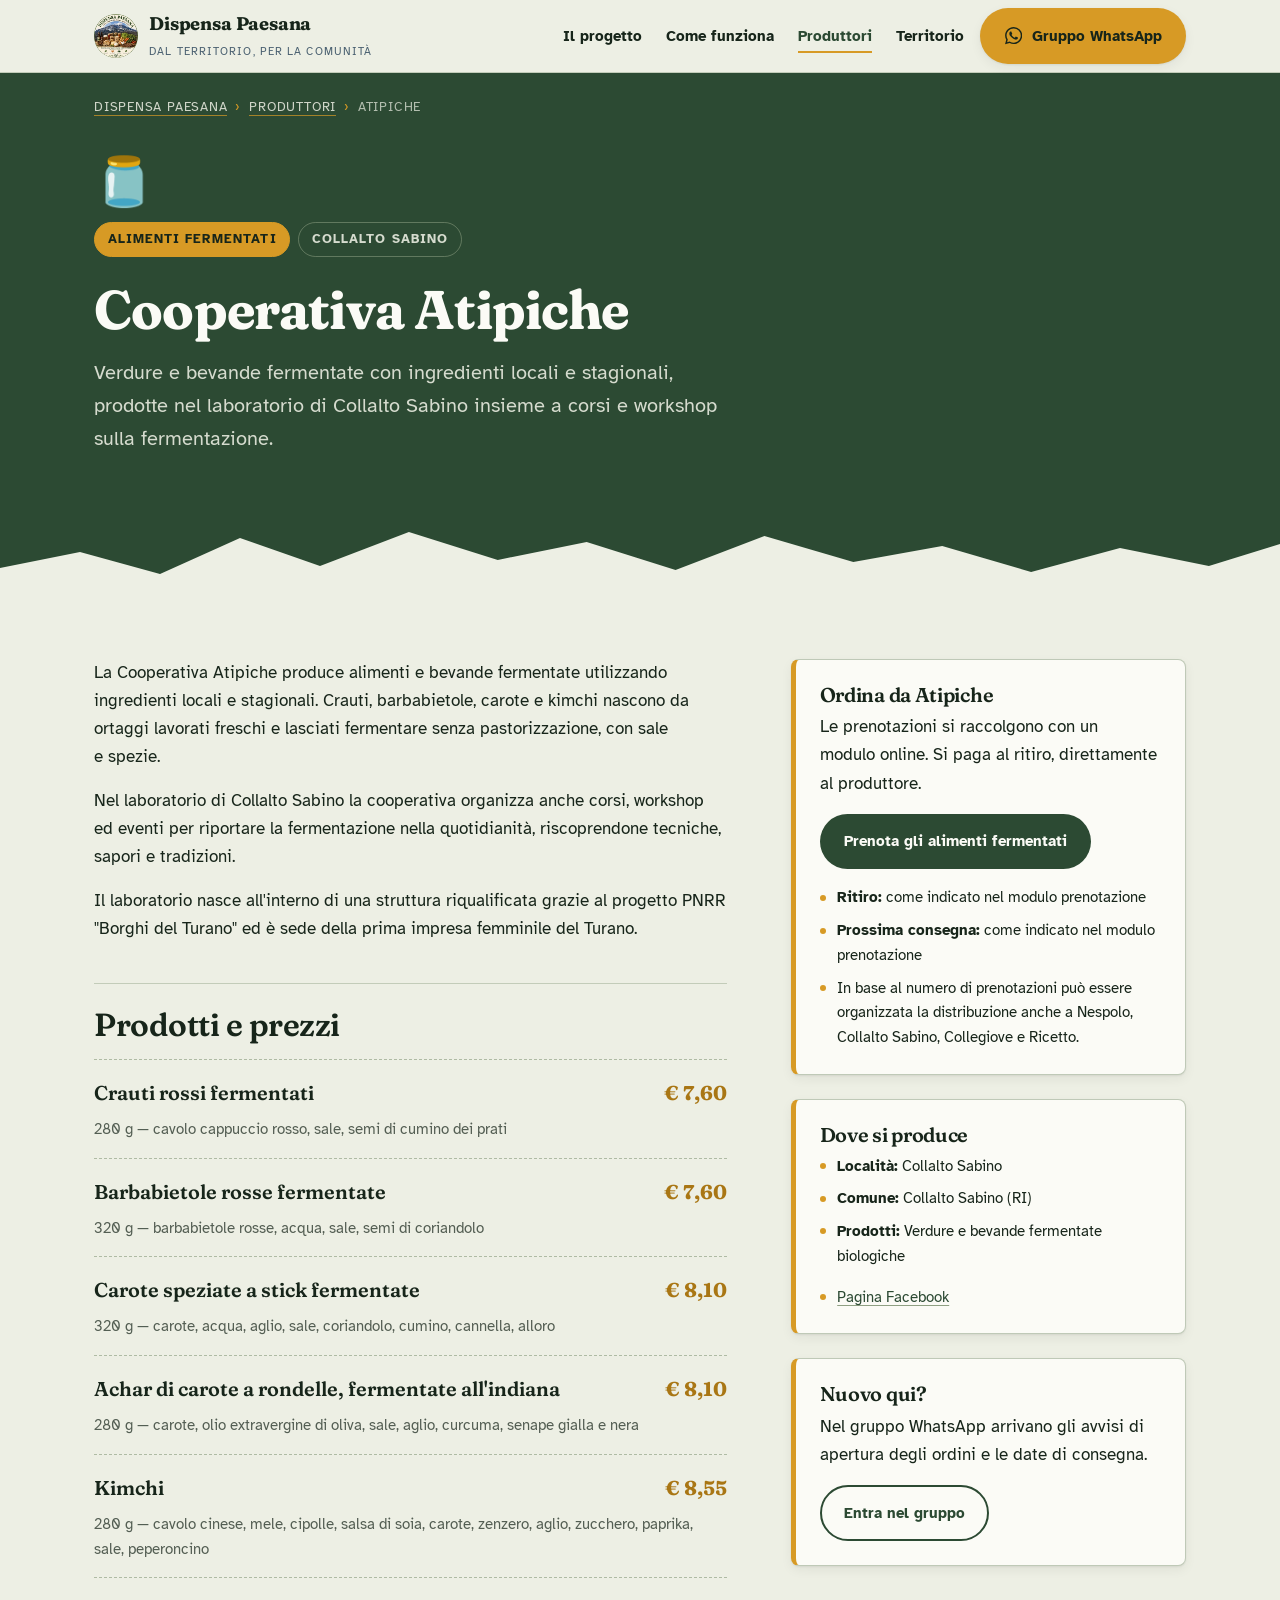
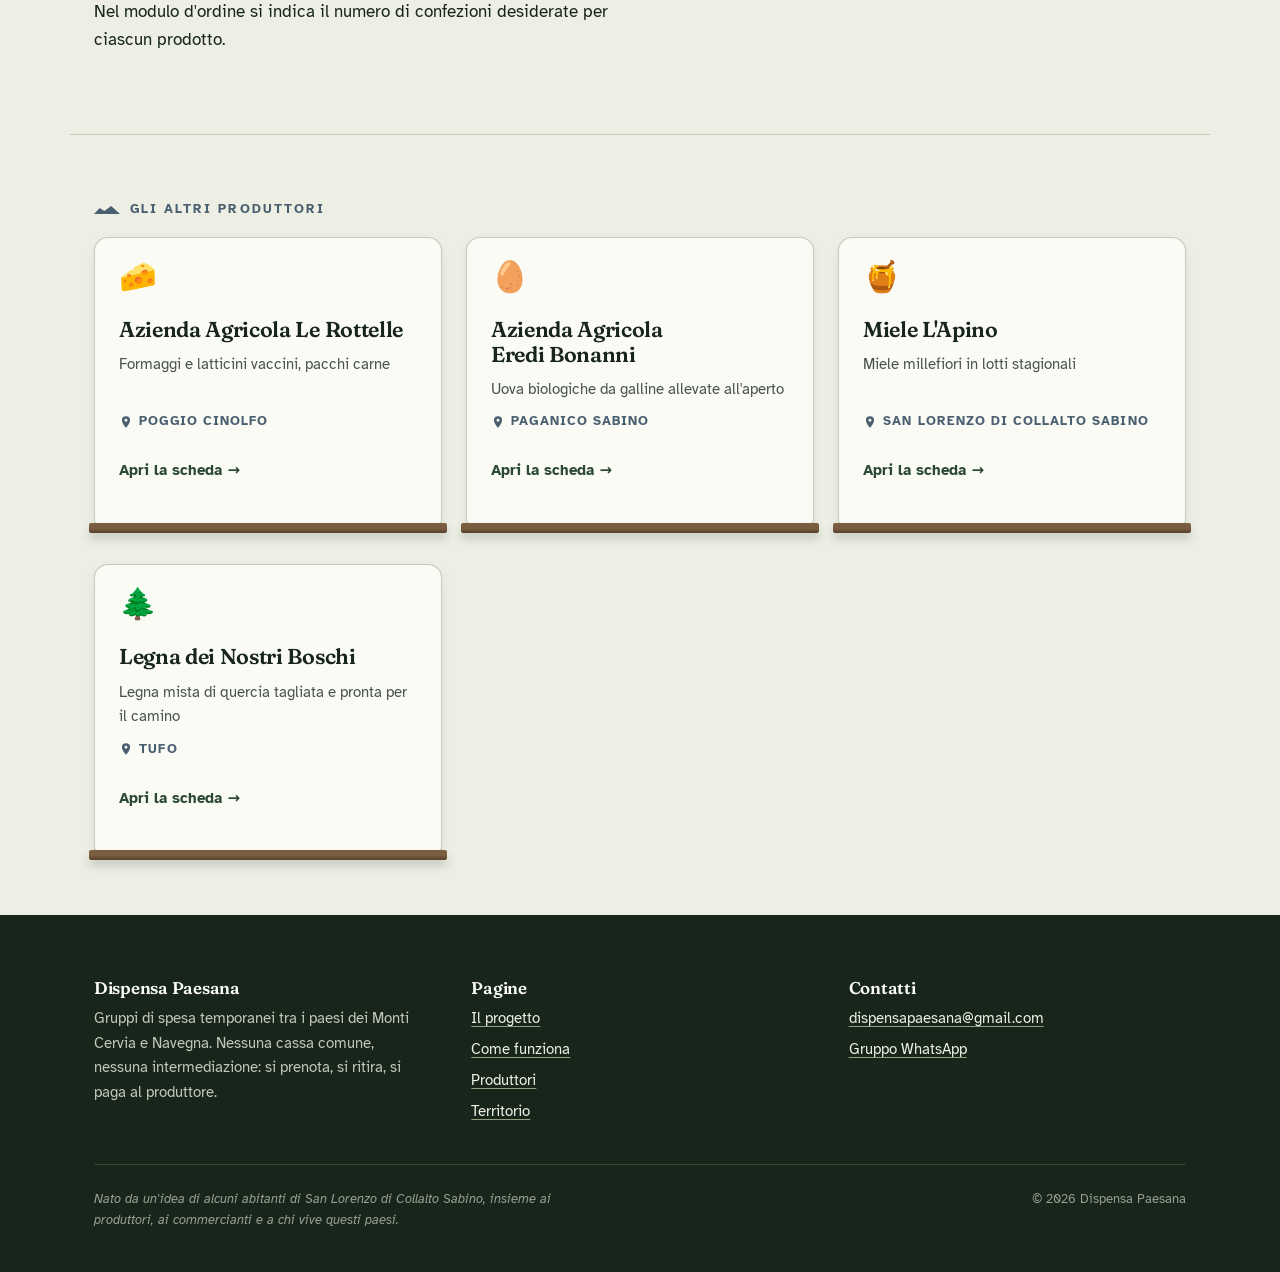
==== commit 4a9183dd: "Aggiungi Collegiove e Ricetto nella nota di consegna" ====
--- a/produttori/atipiche.html
+++ b/produttori/atipiche.html
@@ -204,7 +204,7 @@
         <ul class="elenco-semplice">
           <li><strong>Ritiro:</strong> come indicato nel modulo prenotazione</li>
           <li><strong>Prossima consegna:</strong> come indicato nel modulo prenotazione</li>
-          <li>In base al numero di prenotazioni può essere organizzata la distribuzione anche a Nespolo e Collalto Sabino.</li>
+          <li>In base al numero di prenotazioni può essere organizzata la distribuzione anche a Nespolo, Collalto Sabino, Collegiove e Ricetto.</li>
         </ul>
       </div>
 
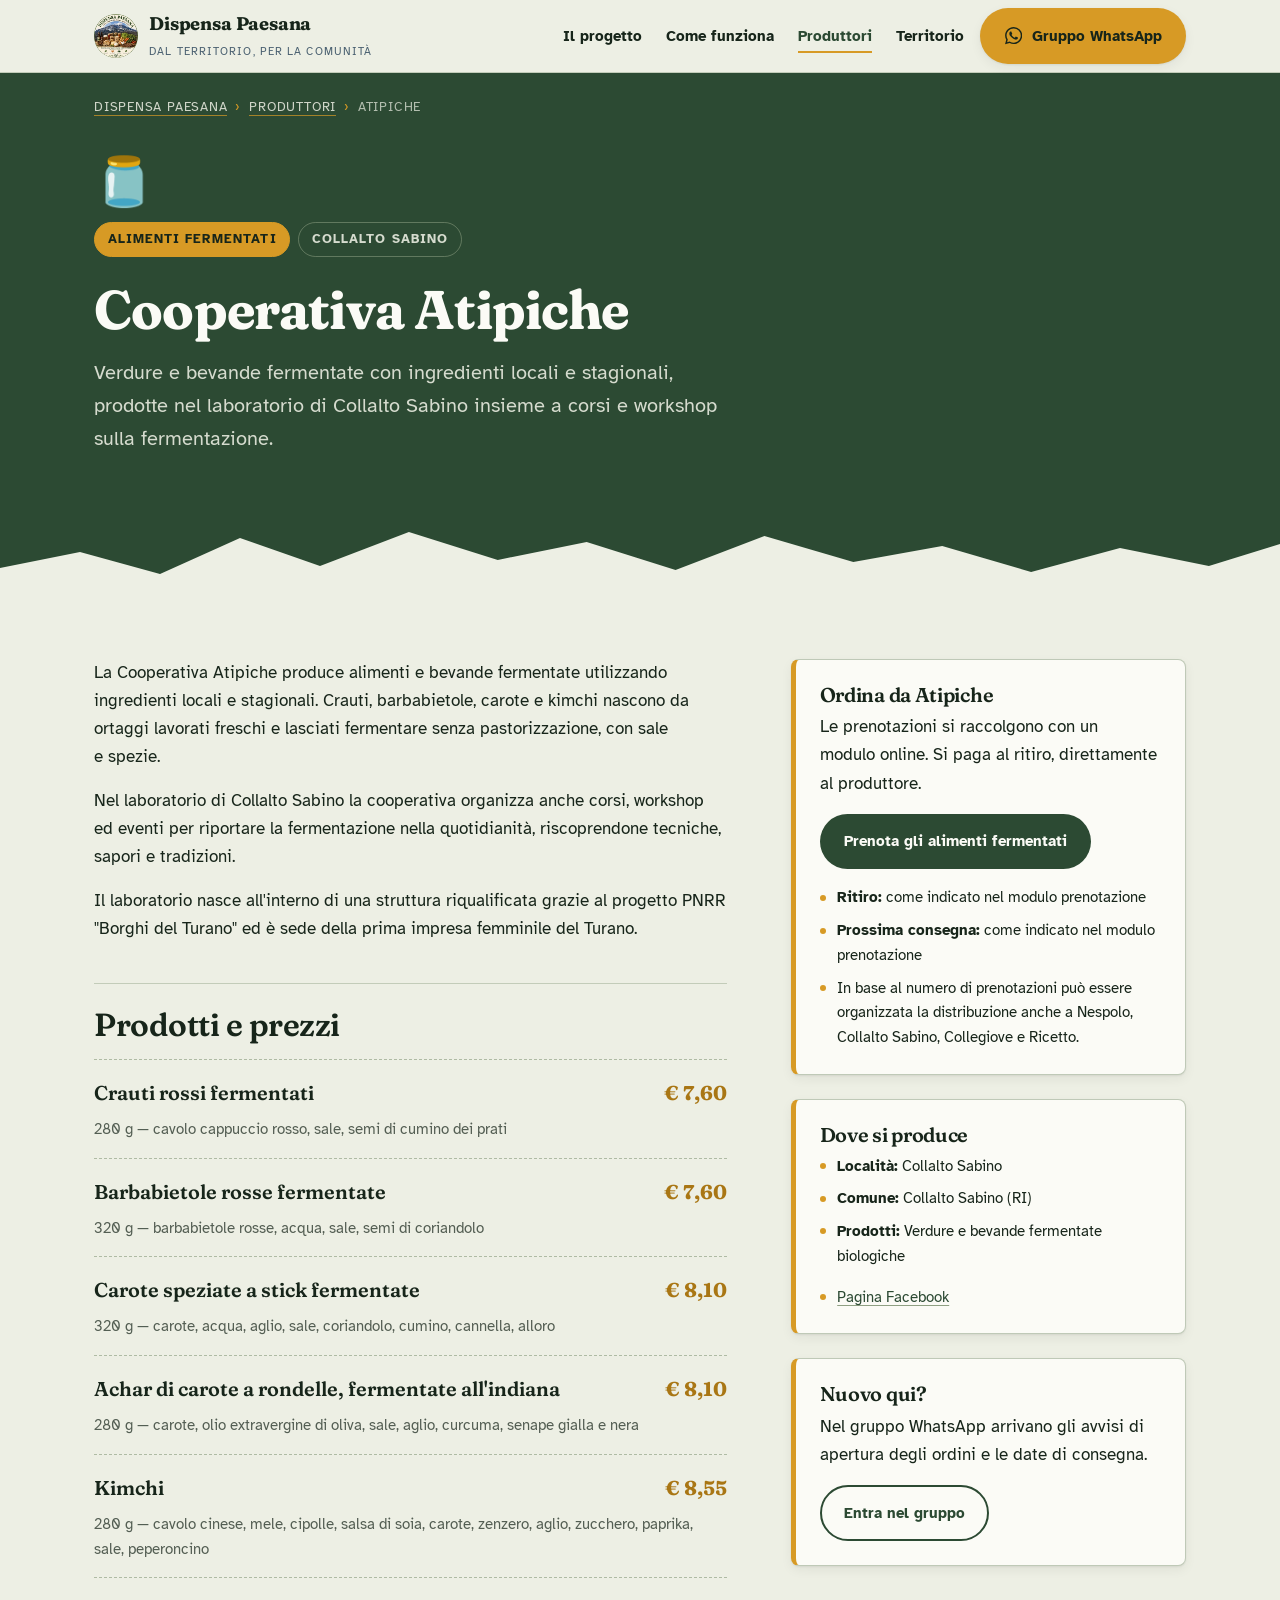
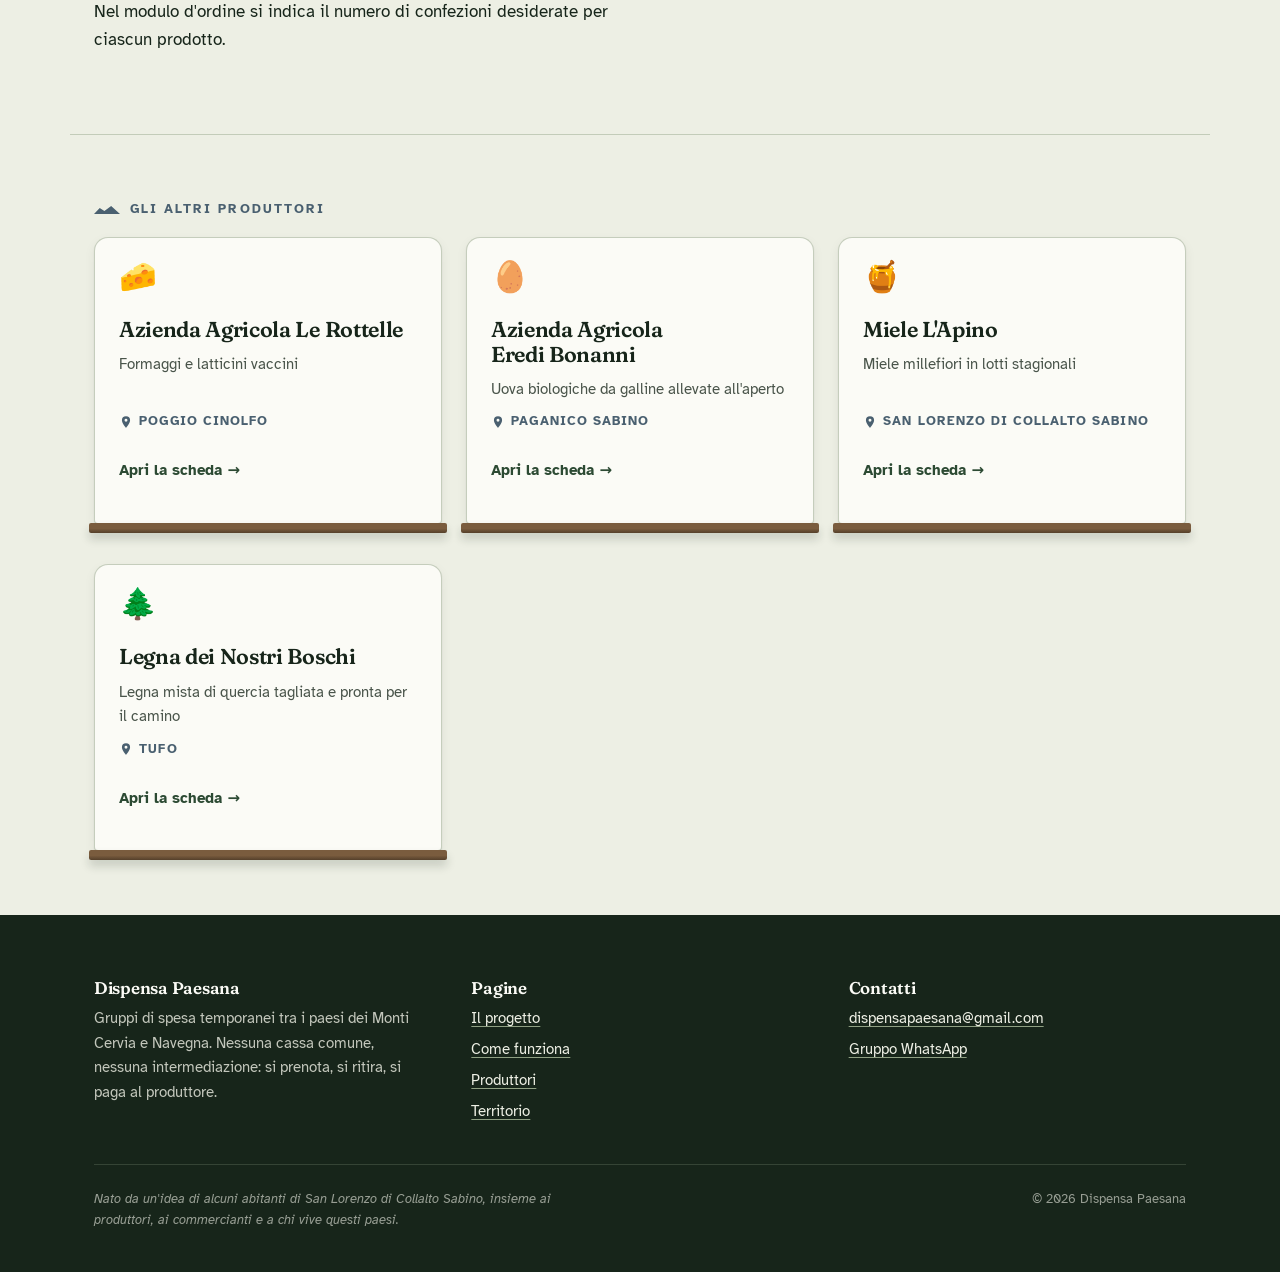
==== commit 403c90ad: "Rigenera HTML" ====
--- a/produttori/atipiche.html
+++ b/produttori/atipiche.html
@@ -235,7 +235,7 @@
               <li class="barattolo">
           <p class="barattolo__simbolo" aria-hidden="true">🧀</p>
           <h3 class="barattolo__nome"><a href="le-rottelle.html">Azienda Agricola Le Rottelle</a></h3>
-          <p class="barattolo__categoria">Formaggi e latticini vaccini, pacchi carne</p>
+          <p class="barattolo__categoria">Formaggi e latticini vaccini</p>
           <p class="barattolo__paese"><svg viewBox="0 0 24 24" aria-hidden="true"><path d="M12 2a7 7 0 0 0-7 7c0 5.25 7 13 7 13s7-7.75 7-13a7 7 0 0 0-7-7m0 9.5A2.5 2.5 0 1 1 12 6.5a2.5 2.5 0 0 1 0 5"/></svg>Poggio Cinolfo</p>
           <p class="barattolo__vai">Apri la scheda <span aria-hidden="true">→</span></p>
         </li>
--- a/assets/css/layout.css
+++ b/assets/css/layout.css
@@ -276,6 +276,19 @@
   letter-spacing: 0.08em;
   text-transform: uppercase;
   color: color-mix(in srgb, var(--calce) 75%, transparent);
+}
+
+.copertina__paesi a {
+  color: inherit;
+  text-decoration: none;
+  border-bottom: 1px solid color-mix(in srgb, var(--miele) 60%, transparent);
+  transition: color 0.2s ease, border-color 0.2s ease;
+}
+
+.copertina__paesi a:hover,
+.copertina__paesi a:focus-visible {
+  color: var(--miele);
+  border-bottom-color: var(--miele);
 }
 
 .copertina__paesi li + li::before {
@@ -313,8 +326,7 @@
 
   .copertina__logo {
     order: -1;
-    width: min(200px, 55%);
-    justify-self: start;
+    justify-self: center;
   }
 }
 
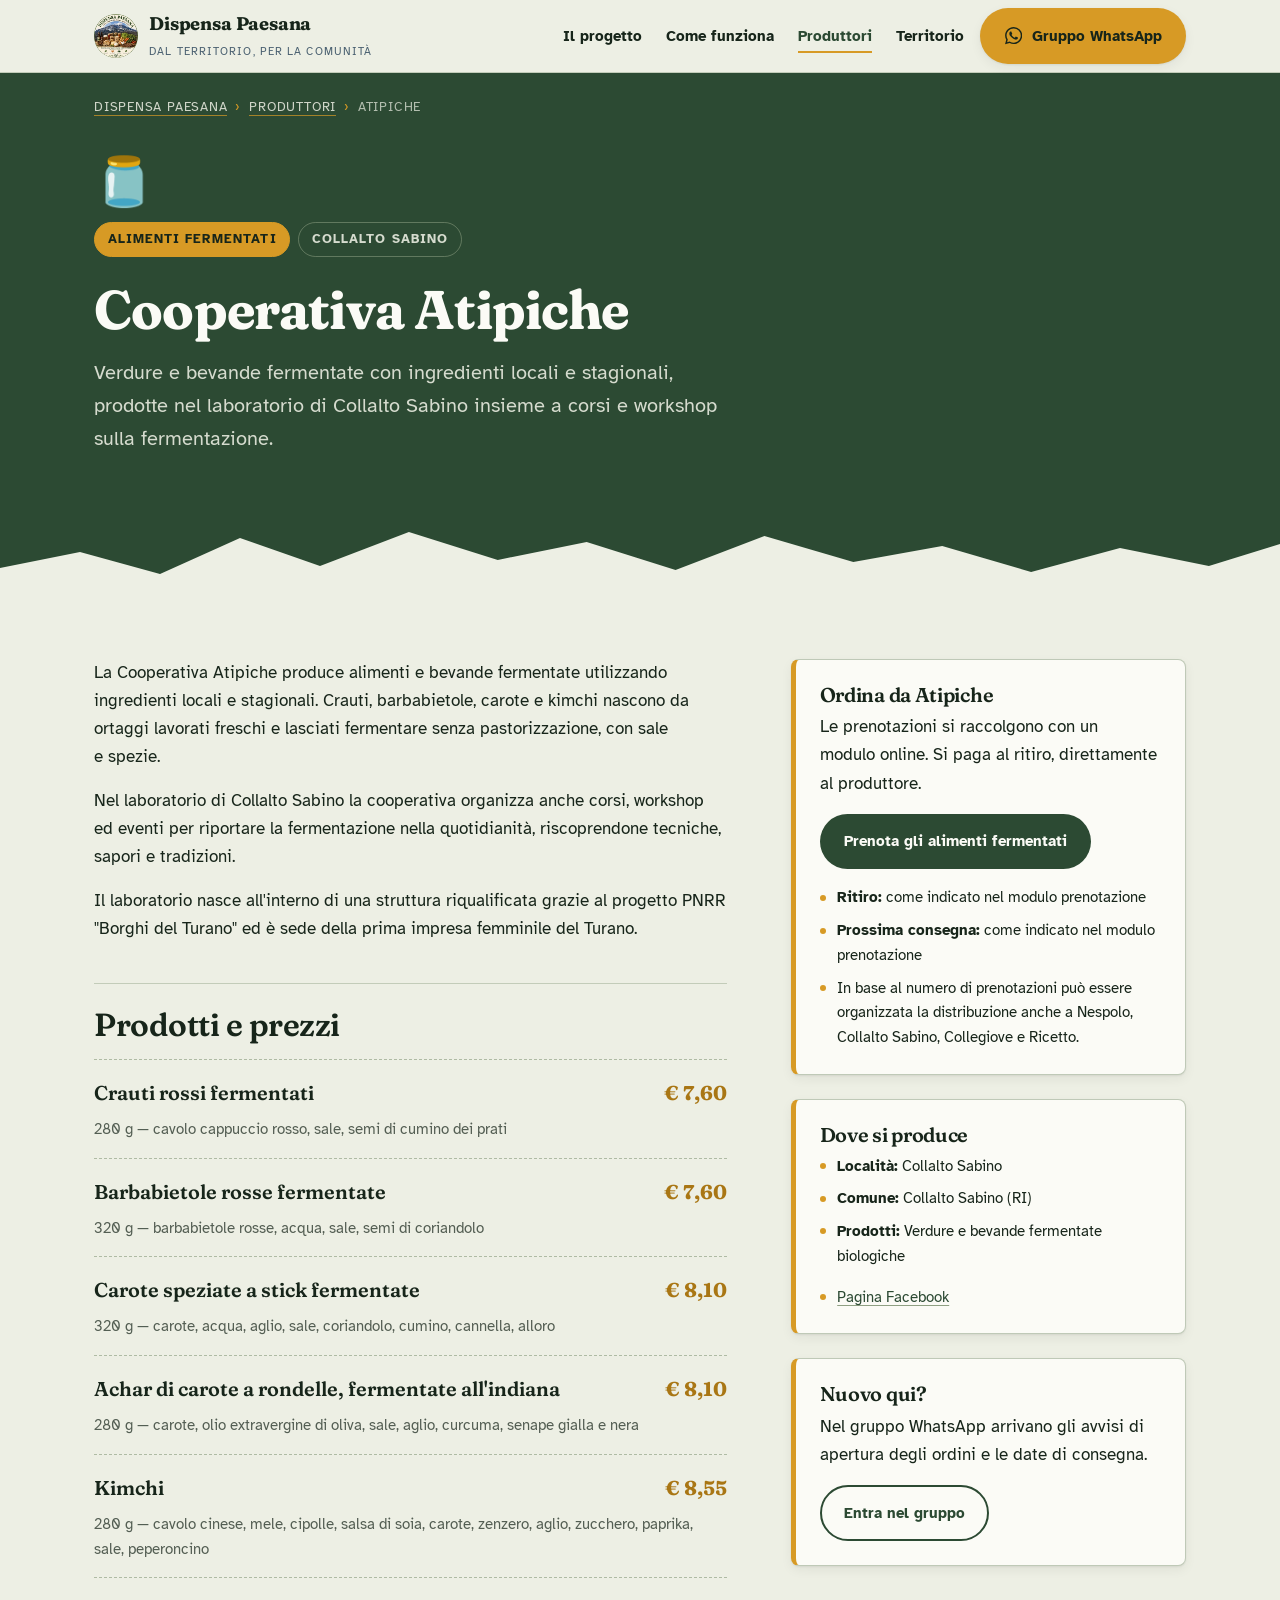
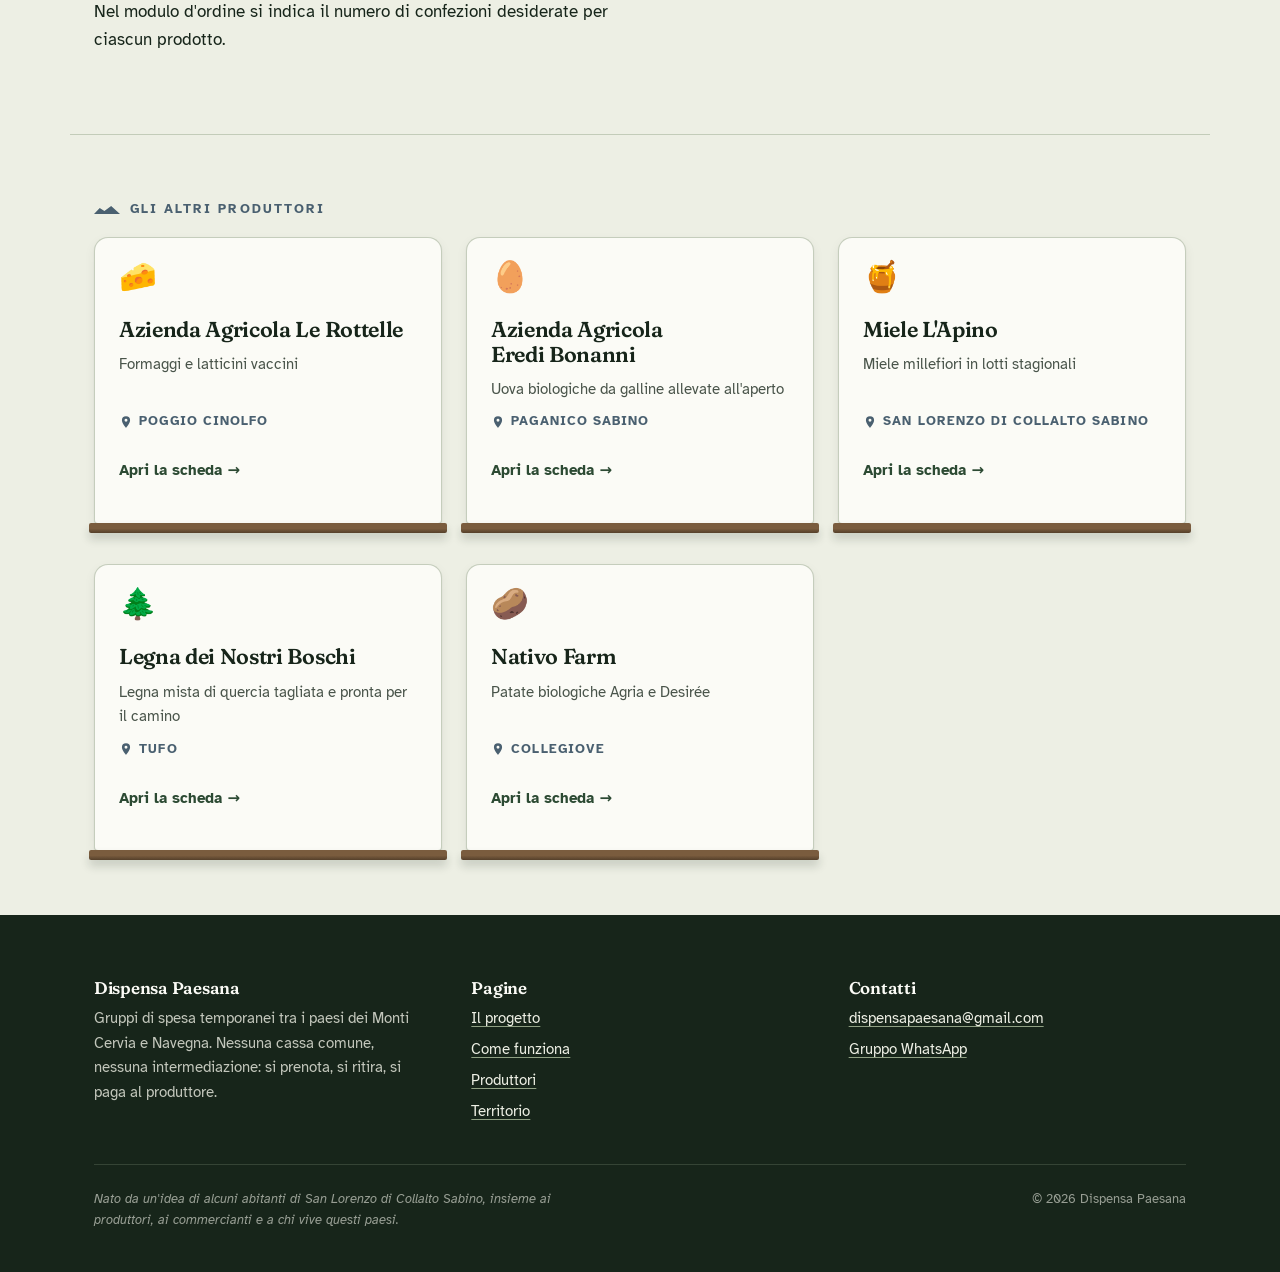
==== commit aefdf2c7: "Aggiunto produttore Nativo Farm" ====
--- a/produttori/atipiche.html
+++ b/produttori/atipiche.html
@@ -260,6 +260,13 @@
           <p class="barattolo__paese"><svg viewBox="0 0 24 24" aria-hidden="true"><path d="M12 2a7 7 0 0 0-7 7c0 5.25 7 13 7 13s7-7.75 7-13a7 7 0 0 0-7-7m0 9.5A2.5 2.5 0 1 1 12 6.5a2.5 2.5 0 0 1 0 5"/></svg>Tufo</p>
           <p class="barattolo__vai">Apri la scheda <span aria-hidden="true">→</span></p>
         </li>
+        <li class="barattolo">
+          <p class="barattolo__simbolo" aria-hidden="true">🥔</p>
+          <h3 class="barattolo__nome"><a href="nativo-farm.html">Nativo Farm</a></h3>
+          <p class="barattolo__categoria">Patate biologiche Agria e Desirée</p>
+          <p class="barattolo__paese"><svg viewBox="0 0 24 24" aria-hidden="true"><path d="M12 2a7 7 0 0 0-7 7c0 5.25 7 13 7 13s7-7.75 7-13a7 7 0 0 0-7-7m0 9.5A2.5 2.5 0 1 1 12 6.5a2.5 2.5 0 0 1 0 5"/></svg>Collegiove</p>
+          <p class="barattolo__vai">Apri la scheda <span aria-hidden="true">→</span></p>
+        </li>
     </ul>
   </div>
 </main>
